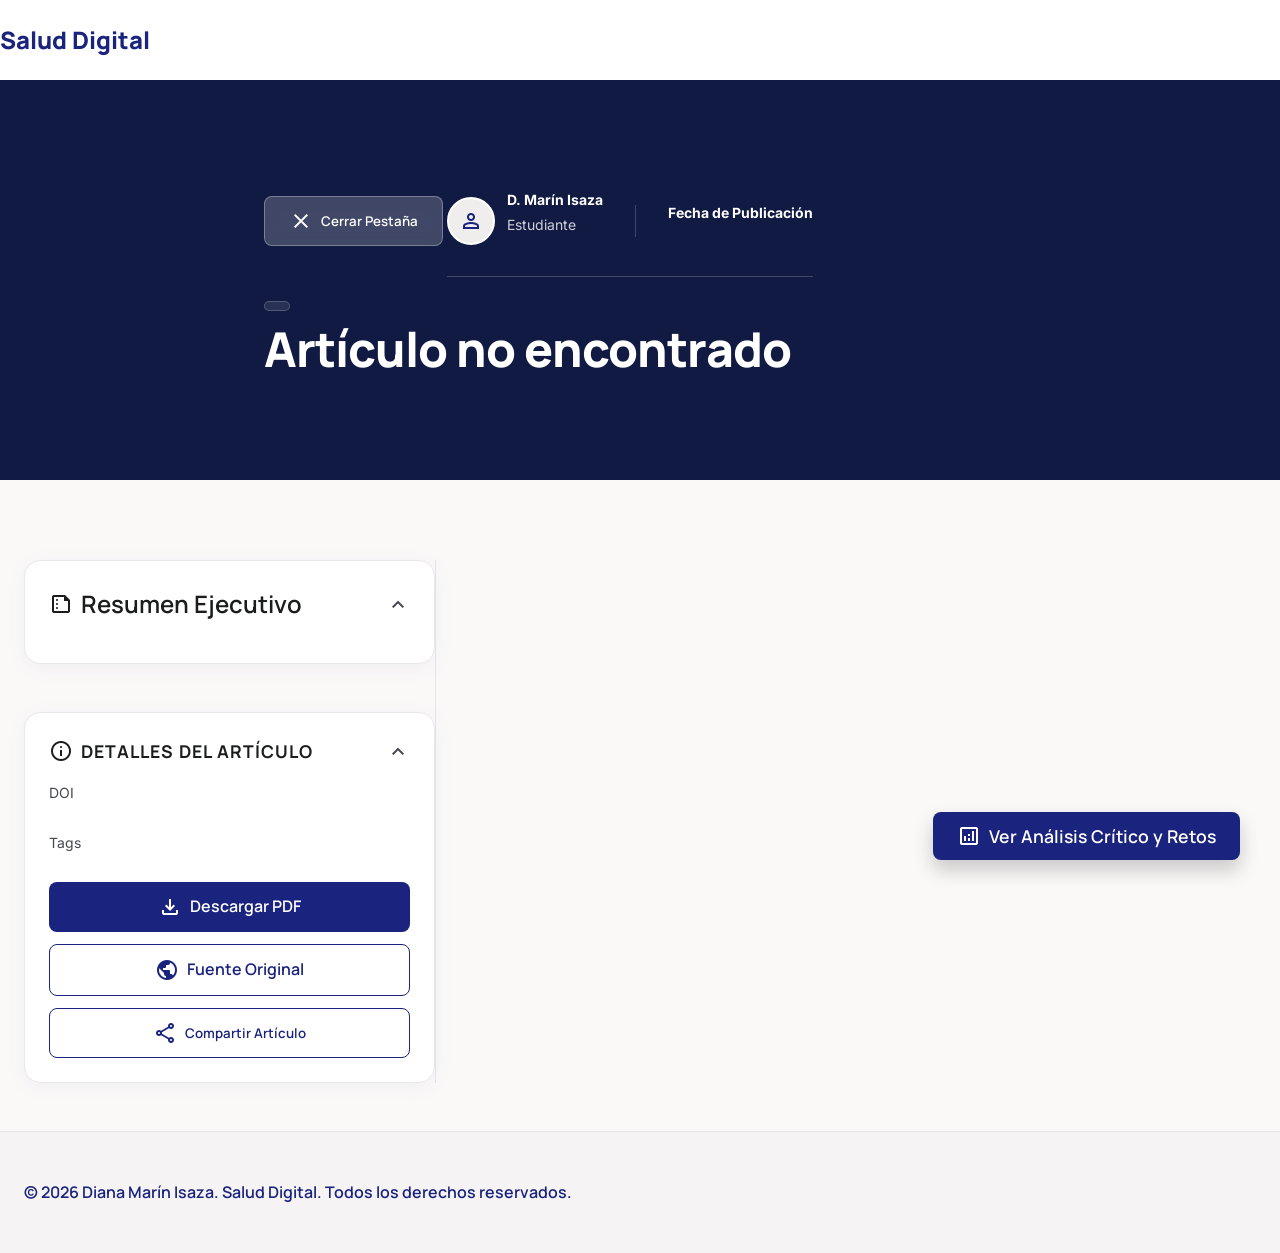
==== article.html @ bc7caaed "feat: implement portfolio redesign with new article templates and project documentation" ====
<!DOCTYPE html>
<html lang="es">

<head>
    <meta charset="UTF-8">
    <meta name="viewport" content="width=device-width, initial-scale=1.0">
    <title>Salud Digital - Artículo Completo</title>
    <!-- Usamos nuestros estilos personalizados con la nueva paleta de colores -->
    <link rel="stylesheet" href="styles.css">
    <link
        href="https://fonts.googleapis.com/css2?family=Inter:wght@400;500;600&family=Manrope:wght@500;600;700;800&display=swap"
        rel="stylesheet">
    <link href="https://fonts.googleapis.com/css2?family=Material+Symbols+Outlined:wght,FILL@100..700,0..1&display=swap"
        rel="stylesheet">
</head>

<body style="background: var(--background);">

    <!-- Top Navigation -->
    <nav class="navbar"
        style="position: sticky; top: 0; z-index: 1000; background: rgba(255,255,255,0.9); backdrop-filter: blur(10px); border-bottom: 1px solid var(--surface-variant);">
        <div class="container navbar-content"
            style="display: flex; justify-content: space-between; align-items: center; padding: 1rem 0;">
            <a href="index.html" class="brand"
                style="font-family: var(--font-h1); font-weight: 800; font-size: 1.5rem; color: var(--primary); text-decoration: none;">Salud
                Digital</a>
        </div>
    </nav>

    <main class="w-full pb-xl">
        <!-- Hero Header -->
        <header class="reader-hero" id="readerHero" style="background-color: var(--primary);">
            <div class="hero-overlay"></div>
            <div class="hero-content container">
                <button id="backToHomeBtn" class="btn-secondary" onclick="window.close()"
                    style="margin-bottom: var(--space-md); display: inline-flex; align-items: center; gap: 8px; background: rgba(255,255,255,0.2); backdrop-filter: blur(8px); border-color: rgba(255,255,255,0.3); color: white;">
                    <span class="material-symbols-outlined">close</span> Cerrar Pestaña
                </button>
                <div class="hero-meta-row">
                    <div class="hero-meta-item">
                        <div class="hero-avatar">
                            <span class="material-symbols-outlined">person</span>
                        </div>
                        <div>
                            <p class="hero-meta-label">D. Marín Isaza</p>
                            <p class="hero-meta-value">Estudiante</p>
                        </div>
                    </div>
                    <div class="hero-meta-divider"></div>
                    <div class="hero-meta-item">
                        <div>
                            <p class="hero-meta-label">Fecha de Publicación</p>
                            <p class="hero-meta-value" id="readerDate"></p>
                        </div>
                    </div>
                </div>
                <div class="hero-tags">
                    <span class="hero-tag" id="readerTag"></span>
                </div>
                <h1 class="hero-title" id="readerTitle">Cargando artículo...</h1>
            </div>
        </header>

        <!-- Content Area -->
        <div class="reader-container container">
            <!-- Sidebar -->
            <aside class="reader-sidebar">
                <!-- Abstract Section -->
                <!-- Abstract Section -->
                <details class="bento-card sidebar-card abstract-card sidebar-block" open>
                    <summary class="sidebar-card-title" style="margin-bottom: 0;">
                        <div style="display: flex; align-items: center; gap: 8px;">
                            <span class="material-symbols-outlined text-primary">summarize</span>
                            Resumen Ejecutivo
                        </div>
                        <span class="material-symbols-outlined expand-icon">expand_more</span>
                    </summary>
                    <p class="sidebar-card-text" id="readerExcerpt" style="margin-top: 16px;"></p>
                </details>

                <!-- Detalles -->
                <details class="bento-card sidebar-card details-card sidebar-block" open>
                    <summary class="details-title" style="margin-bottom: 0; font-family: var(--font-h1); font-weight: 700; font-size: 1.1rem; color: var(--on-surface);">
                        <div style="display: flex; align-items: center; gap: 8px;">
                            <span class="material-symbols-outlined text-primary">info</span>
                            Detalles del Artículo
                        </div>
                        <span class="material-symbols-outlined expand-icon">expand_more</span>
                    </summary>
                    <div style="margin-top: 16px;">
                        <div class="details-section">
                            <p class="details-label">DOI</p>
                            <p class="details-value" id="readerDoi"></p>
                        </div>
                        <hr class="details-divider">
                        <div class="details-section">
                            <p class="details-label">Tags</p>
                            <div class="details-tags" id="readerTagsContainer"></div>
                        </div>
                        <hr class="details-divider">
                        <div class="details-actions">
                            <a href="#" id="readerPdfBtn" download class="btn-primary"
                                style="margin-bottom: 12px; text-decoration: none; display: flex; align-items: center; justify-content: center; gap: 8px; width: 100%;">
                                <span class="material-symbols-outlined">download</span> Descargar PDF
                            </a>
                            <a href="#" id="readerSourceBtn" target="_blank" class="btn-secondary"
                                style="margin-bottom: 12px; text-decoration: none; display: flex; align-items: center; justify-content: center; gap: 8px; width: 100%;">
                                <span class="material-symbols-outlined">public</span> Fuente Original
                            </a>
                            <button class="btn-secondary" onclick="alert('Enlace copiado al portapapeles')"
                                style="width: 100%; display: flex; justify-content: center; align-items: center; gap: 8px;">
                                <span class="material-symbols-outlined">share</span> Compartir Artículo
                            </button>
                        </div>
                    </div>
                </details>
            </aside>

            <!-- Main Article Content -->
            <article class="reader-main">
                <div id="readerContent" class="article-full-text"></div>
            </article>
        </div>

        <!-- Botón para abrir modal de análisis -->
        <button id="openModalFromReaderBtn" class="btn-primary floating-analytics-btn">
            <span class="material-symbols-outlined">analytics</span> Ver Análisis Crítico y Retos
        </button>
    </main>

    <footer class="site-footer" style="margin-top: 48px;">
        <div class="container footer-content">
            <div class="footer-text">
                © 2026 Diana Marín Isaza. Salud Digital. Todos los derechos reservados.
            </div>
        </div>
    </footer>

    <!-- Modal for Article Analysis -->
    <div class="modal-overlay" id="articleModal" style="display: none;">
        <div class="modal-container">
            <div class="modal-header">
                <div class="modal-title-area">
                    <span class="article-tag" id="modalTag">Categoría</span>
                    <h2 id="modalTitle">Título del Artículo</h2>
                </div>
                <button class="btn-close" id="closeModalBtn" aria-label="Cerrar modal">
                    <span class="material-symbols-outlined">close</span>
                </button>
            </div>

            <div class="modal-body">
                <aside class="modal-sidebar">
                    <nav class="tab-nav" id="modalTabs">
                        <button class="tab-btn active" data-tab="resumen">
                            <span class="material-symbols-outlined">subject</span> Resumen
                        </button>
                        <button class="tab-btn" data-tab="analisis">
                            <span class="material-symbols-outlined">analytics</span> Análisis Crítico
                        </button>
                        <button class="tab-btn" data-tab="reto">
                            <span class="material-symbols-outlined">extension</span> Reto Interactivo
                        </button>
                        <button class="tab-btn" data-tab="comentarios">
                            <span class="material-symbols-outlined">forum</span> Mi Reseña
                        </button>
                    </nav>
                </aside>

                <main class="modal-content-area">
                    <div class="tab-pane active" id="pane-resumen">
                        <div class="bento-grid">
                            <div class="bento-card bento-full">
                                <h4><span class="material-symbols-outlined">auto_stories</span> Resumen Ejecutivo</h4>
                                <div id="content-resumen"></div>
                            </div>
                        </div>
                    </div>

                    <div class="tab-pane" id="pane-analisis">
                        <div class="bento-grid">
                            <div class="bento-card bento-full">
                                <h4><span class="material-symbols-outlined">insights</span> Puntos Clave</h4>
                                <div id="content-analisis"></div>
                            </div>
                        </div>
                    </div>

                    <div class="tab-pane" id="pane-reto">
                        <div class="bento-card bento-full">
                            <h4><span class="material-symbols-outlined">psychology</span> Evalúa tu comprensión</h4>
                            <p style="color: var(--on-surface-variant); margin-bottom: var(--space-md);">Completa este
                                ejercicio práctico para demostrar tu dominio sobre el tema.</p>
                            <div id="content-reto"></div>
                        </div>
                    </div>

                    <div class="tab-pane" id="pane-comentarios">
                        <div class="bento-card bento-full">
                            <h4><span class="material-symbols-outlined">edit_note</span> Tu Perspectiva</h4>
                            <p>Escribe una reseña crítica sobre este artículo. Tus notas se guardarán localmente.</p>
                            <textarea id="reviewTextarea" class="form-input" rows="5"
                                placeholder="Escribe tu análisis aquí..."></textarea>
                            <div style="margin-top: var(--space-md); text-align: right;">
                                <button id="saveReviewBtn" class="btn-primary">Guardar Reseña</button>
                            </div>
                            <div id="reviewFeedback" class="feedback-area success" style="display: none;">
                                Reseña guardada exitosamente.
                            </div>
                        </div>
                    </div>
                </main>
            </div>
        </div>
        <!-- Modal for Article Analysis -->
        <div class="modal-overlay" id="articleModal">
            <div class="modal-container">
                <div class="modal-header">
                    <div class="modal-title-area">
                        <span class="article-tag" id="modalTag">Categoría</span>
                        <h2 id="modalTitle">Título del Artículo</h2>
                    </div>
                    <button class="btn-close" id="closeModalBtn" aria-label="Cerrar modal">
                        <span class="material-symbols-outlined">close</span>
                    </button>
                </div>
                
                <div class="modal-body">
                    <!-- Sidebar Navigation -->
                    <aside class="modal-sidebar">
                        <nav class="tab-nav" id="modalTabs">
                            <button class="tab-btn active" data-tab="resumen">
                                <span class="material-symbols-outlined">subject</span> Resumen
                            </button>
                            <button class="tab-btn" data-tab="analisis">
                                <span class="material-symbols-outlined">analytics</span> Análisis Crítico
                            </button>
                            <button class="tab-btn" data-tab="reto">
                                <span class="material-symbols-outlined">extension</span> Reto Interactivo
                            </button>
                            <button class="tab-btn" data-tab="comentarios">
                                <span class="material-symbols-outlined">forum</span> Mi Reseña
                            </button>
                        </nav>
                    </aside>
                    
                    <!-- Content Area -->
                    <main class="modal-content-area">
                        <!-- Tab: Resumen -->
                        <div class="tab-pane active" id="pane-resumen">
                            <div class="bento-grid">
                                <div class="bento-card bento-full">
                                    <h4><span class="material-symbols-outlined">auto_stories</span> Resumen Ejecutivo</h4>
                                    <div id="content-resumen"></div>
                                </div>
                            </div>
                        </div>
                        
                        <!-- Tab: Análisis -->
                        <div class="tab-pane" id="pane-analisis">
                            <div class="bento-grid">
                                <div class="bento-card bento-full">
                                    <h4><span class="material-symbols-outlined">insights</span> Puntos Clave</h4>
                                    <div id="content-analisis"></div>
                                </div>
                            </div>
                        </div>
                        
                        <!-- Tab: Reto -->
                        <div class="tab-pane" id="pane-reto">
                            <div class="bento-card bento-full">
                                <h4><span class="material-symbols-outlined">psychology</span> Evalúa tu comprensión</h4>
                                <p style="color: var(--on-surface-variant); margin-bottom: var(--space-md);">Completa este ejercicio práctico para demostrar tu dominio sobre el tema y aumentar tu porcentaje de maestría.</p>
                                <div id="content-reto"></div>
                            </div>
                        </div>
                        
                        <!-- Tab: Comentarios/Reseña -->
                        <div class="tab-pane" id="pane-comentarios">
                            <div class="bento-card bento-full">
                                <h4><span class="material-symbols-outlined">edit_note</span> Tu Perspectiva</h4>
                                <p>Escribe una reseña crítica sobre este artículo. Tus notas se guardarán localmente.</p>
                                <textarea id="reviewTextarea" class="form-input" rows="5" placeholder="Escribe tu análisis aquí..."></textarea>
                                <div style="margin-top: var(--space-md); text-align: right;">
                                    <button id="saveReviewBtn" class="btn-primary">Guardar Reseña</button>
                                </div>
                                <div id="reviewFeedback" class="feedback-area success" style="display: none;">
                                    Reseña guardada exitosamente.
                                </div>
                            </div>
                        </div>
                    </main>
                </div>
            </div>
        </div>

    </div>

    <!-- Script to load data and populate -->
    <script src="app.js"></script>
    <script>
        document.addEventListener('DOMContentLoaded', () => {
            const urlParams = new URLSearchParams(window.location.search);
            const artId = urlParams.get('id');
            const article = articles.find(a => a.id === artId);

            if (article) {
                // Populate Reader
                const hero = document.getElementById('readerHero');
                if (hero && article.headerImage) {
                    hero.style.backgroundImage = 'url(' + article.headerImage + ')';
                }
                document.getElementById('readerTag').textContent = article.tag;
                document.getElementById('readerTitle').textContent = article.title;
                document.getElementById('readerDate').textContent = article.date;
                document.getElementById('readerExcerpt').textContent = article.excerpt;
                document.getElementById('readerDoi').textContent = article.doi || 'N/A';

                const pdfBtn = document.getElementById('readerPdfBtn');
                if (pdfBtn && article.pdfPath) {
                    pdfBtn.href = article.pdfPath;
                }

                const sourceBtn = document.getElementById('readerSourceBtn');
                if (sourceBtn && article.sourceUrl) {
                    sourceBtn.href = article.sourceUrl;
                } else if (sourceBtn) {
                    sourceBtn.style.display = 'none';
                }

                const tagsContainer = document.getElementById('readerTagsContainer');
                if (tagsContainer && article.tags) {
                    article.tags.forEach(t => {
                        const span = document.createElement('span');
                        span.className = 'detail-tag';
                        span.textContent = t;
                        tagsContainer.appendChild(span);
                    });
                }

                document.getElementById('readerContent').innerHTML = article.content.fullText;

                const openModalBtn = document.getElementById('openModalFromReaderBtn');
                if (openModalBtn) {
                    openModalBtn.onclick = () => {
                        document.getElementById('articleModal').classList.add('active'); // active makes it display flex in app.js if we use standard openModal logic
                        openModal(article);
                    };
                }

                // Set page title
                document.title = "Salud Digital - " + article.title;
            } else {
                document.getElementById('readerTitle').textContent = "Artículo no encontrado";
            }
        });
    </script>
</body>

</html>
---- styles.css ----
@import url('https://fonts.googleapis.com/css2?family=Inter:wght@300;400;500;600&family=Manrope:wght@500;600;700;800&family=Playfair+Display:ital,wght@0,400;0,600;0,700;1,400&display=swap');

:root {
  /* Colors from Clinical Nexus Design System */
  --surface: #fbf9f8;
  --surface-dim: #dbd9d9;
  --surface-bright: #fbf9f8;
  --surface-container-lowest: #ffffff;
  --surface-container-low: #f5f3f3;
  --surface-container: #f0eded;
  --surface-container-high: #eae8e7;
  --surface-container-highest: #e4e2e2;
  --on-surface: #1b1c1c;
  --on-surface-variant: #454652;
  --inverse-surface: #303030;
  --inverse-on-surface: #f2f0f0;
  --outline: #767683;
  --outline-variant: #c6c5d4;
  --surface-tint: #4c56af;
  --primary: #1A237E; /* Deep Navy */
  --on-primary: #ffffff;
  --primary-container: #e0e0ff;
  --on-primary-container: #000767;
  --secondary: #6C63FF; /* Tech Blue */
  --on-secondary: #ffffff;
  --secondary-container: #e3dfff;
  --on-secondary-container: #100069;
  --tertiary: #FF6F91; /* Accent Coral/Pink */
  --on-tertiary: #ffffff;
  --tertiary-container: #ffd9de;
  --on-tertiary-container: #3f0015;
  --error: #ba1a1a;
  --on-error: #ffffff;
  --error-container: #ffdad6;
  --on-error-container: #93000a;
  --background: #fbf9f8;
  --on-background: #1b1c1c;
  
  /* Brand Specific Typography */
  --font-h1: 'Manrope', sans-serif;
  --font-h2: 'Manrope', sans-serif;
  --font-h3: 'Manrope', sans-serif;
  --font-body: 'Inter', sans-serif;
  --font-serif: 'Playfair Display', serif; /* Editorial touch */

  /* Radii */
  --radius-sm: 0.25rem;
  --radius-md: 0.5rem; /* Base */
  --radius-lg: 1rem;
  --radius-xl: 1.5rem; /* Featured */
  --radius-full: 9999px;

  /* Shadows */
  --shadow-level-1: 0px 4px 20px rgba(26, 35, 126, 0.05);
  --shadow-level-2: 0px 8px 32px rgba(26, 35, 126, 0.08);

  /* Spacing */
  --space-xs: 4px;
  --space-base: 8px;
  --space-sm: 12px;
  --space-md: 24px;
  --space-lg: 48px;
  --space-xl: 80px;
}

/* Base Styles */
* {
  box-sizing: border-box;
  margin: 0;
  padding: 0;
}

body {
  font-family: var(--font-body);
  background-color: var(--background);
  color: var(--on-background);
  line-height: 1.6;
  -webkit-font-smoothing: antialiased;
  -moz-osx-font-smoothing: grayscale;
}

h1, h2, h3, h4, h5, h6 {
  font-family: var(--font-h1);
  color: var(--primary);
  line-height: 1.2;
}

h1 { font-size: 3rem; font-weight: 700; letter-spacing: -0.02em; }
h2 { font-size: 2.25rem; font-weight: 600; letter-spacing: -0.01em; }
h3 { font-size: 1.75rem; font-weight: 600; }

p {
  font-size: 1rem;
  color: var(--on-surface-variant);
  margin-bottom: 1rem;
}

a {
  text-decoration: none;
  color: var(--secondary);
  transition: color 0.2s ease;
}

a:hover {
  color: var(--primary);
}

/* Utilities */
.clinical-blur {
  backdrop-filter: blur(15px);
  -webkit-backdrop-filter: blur(15px);
}

.glassmorphism {
  background: rgba(255, 255, 255, 0.7);
  backdrop-filter: blur(20px);
  -webkit-backdrop-filter: blur(20px);
  border: 1px solid rgba(255, 255, 255, 0.3);
  box-shadow: var(--shadow-level-2);
}

.level-1-shadow {
  box-shadow: var(--shadow-level-1);
}

/* Layout */
.container {
  max-width: 1280px;
  margin: 0 auto;
  padding: 0 var(--space-md);
}

/* Navbar */
.navbar {
  position: fixed;
  top: 0;
  width: 100%;
  z-index: 50;
  background: rgba(255, 255, 255, 0.85);
  backdrop-filter: blur(10px);
  border-bottom: 1px solid var(--surface-container-high);
  height: 80px;
  display: flex;
  align-items: center;
  transition: all 0.3s ease;
}

.navbar-content {
  display: flex;
  justify-content: space-between;
  align-items: center;
  width: 100%;
}

.navbar-brand {
  font-family: var(--font-serif);
  font-size: 1.5rem;
  font-weight: 700;
  color: var(--primary);
  letter-spacing: -0.01em;
}

.navbar-links {
  display: flex;
  gap: var(--space-md);
}

.navbar-link {
  font-family: var(--font-h1);
  font-size: 0.875rem;
  font-weight: 600;
  color: var(--on-surface-variant);
  text-transform: uppercase;
  letter-spacing: 0.05em;
}

.navbar-link:hover, .navbar-link.active {
  color: var(--primary);
  border-bottom: 2px solid var(--primary);
}

/* Hero Section */
.hero {
  padding-top: 160px;
  padding-bottom: var(--space-xl);
  min-height: 600px;
  display: flex;
  align-items: center;
  justify-content: center;
  text-align: center;
  background-color: var(--surface-container-lowest);
  position: relative;
  overflow: hidden;
}

.hero::before {
  content: '';
  position: absolute;
  top: 0;
  left: 0;
  right: 0;
  bottom: 0;
  background: radial-gradient(circle at top right, var(--primary-container) 0%, transparent 50%),
              radial-gradient(circle at bottom left, var(--secondary-container) 0%, transparent 50%);
  opacity: 0.3;
  z-index: 0;
}

.hero-content {
  position: relative;
  z-index: 10;
  max-width: 800px;
}

.hero-subtitle {
  font-family: var(--font-h1);
  font-size: 0.875rem;
  font-weight: 600;
  text-transform: uppercase;
  letter-spacing: 0.15em;
  color: var(--secondary);
  margin-bottom: var(--space-md);
  display: block;
}

.hero-title {
  font-family: var(--font-serif);
  font-size: 4rem;
  color: var(--primary);
  margin-bottom: var(--space-md);
  line-height: 1.1;
}

.hero-title .italic-accent {
  font-style: italic;
  font-weight: 400;
  color: var(--secondary);
}

.hero-description {
  font-size: 1.125rem;
  color: var(--on-surface-variant);
  max-width: 600px;
  margin: 0 auto;
}

/* Stats Bento Grid */
.stats-grid {
  display: grid;
  grid-template-columns: repeat(1, 1fr);
  gap: var(--space-md);
  margin-bottom: var(--space-xl);
  margin-top: -60px;
  position: relative;
  z-index: 20;
}

@media (min-width: 768px) {
  .stats-grid {
    grid-template-columns: repeat(3, 1fr);
  }
}

.stat-card {
  background: var(--surface-container-lowest);
  border-radius: var(--radius-xl);
  padding: var(--space-lg) var(--space-md);
  text-align: center;
  box-shadow: var(--shadow-level-1);
  border: 1px solid var(--surface-container-high);
  display: flex;
  flex-direction: column;
  align-items: center;
  justify-content: center;
  transition: transform 0.3s ease, box-shadow 0.3s ease;
}

.stat-card:hover {
  transform: translateY(-5px);
  box-shadow: var(--shadow-level-2);
}

.stat-card.primary {
  background: var(--primary);
  color: var(--on-primary);
  border-color: var(--primary);
}

.stat-card.primary h3, .stat-card.primary p {
  color: var(--on-primary);
}

.stat-icon {
  font-size: 2.5rem;
  color: var(--secondary);
  margin-bottom: var(--space-sm);
}

.stat-card.primary .stat-icon {
  color: var(--primary-container);
}

.stat-value {
  font-family: var(--font-h1);
  font-size: 2.5rem;
  font-weight: 700;
  margin-bottom: var(--space-xs);
}

.stat-label {
  font-size: 0.75rem;
  font-weight: 600;
  text-transform: uppercase;
  letter-spacing: 0.1em;
  color: var(--on-surface-variant);
}

/* Article Grid */
.section-header {
  text-align: center;
  margin-bottom: var(--space-lg);
}

.article-grid {
  display: grid;
  grid-template-columns: 1fr;
  gap: var(--space-md);
}

@media (min-width: 768px) {
  .article-grid {
    grid-template-columns: repeat(12, 1fr);
  }
  
  .article-card.large {
    grid-column: span 8;
  }
  
  .article-card.small {
    grid-column: span 4;
  }
  
  .article-card.medium {
    grid-column: span 6;
  }
}

.article-card {
  background: var(--surface-container-lowest);
  border-radius: var(--radius-xl);
  padding: var(--space-md);
  box-shadow: var(--shadow-level-1);
  border: 1px solid var(--surface-container-high);
  display: flex;
  flex-direction: column;
  transition: transform 0.3s ease, box-shadow 0.3s ease, border-color 0.3s ease;
  cursor: pointer;
}

.article-card:hover {
  transform: translateY(-5px);
  box-shadow: var(--shadow-level-2);
  border-color: var(--secondary);
}

.article-tag {
  display: inline-block;
  font-size: 0.75rem;
  font-weight: 600;
  text-transform: uppercase;
  letter-spacing: 0.1em;
  color: var(--primary);
  background: var(--primary-container);
  padding: 4px 8px;
  border-radius: var(--radius-sm);
  margin-bottom: var(--space-sm);
  align-self: flex-start;
}

.article-title {
  font-family: var(--font-h1);
  font-size: 1.5rem;
  color: var(--primary);
  margin-bottom: var(--space-sm);
  transition: color 0.3s ease;
}

.article-card.large .article-title {
  font-size: 2rem;
}

.article-card:hover .article-title {
  color: var(--secondary);
}

.article-excerpt {
  color: var(--on-surface-variant);
  margin-bottom: var(--space-md);
  flex-grow: 1;
}

.article-meta {
  display: flex;
  justify-content: space-between;
  align-items: center;
  padding-top: var(--space-sm);
  border-top: 1px solid var(--surface-container-high);
}

.article-date {
  font-size: 0.875rem;
  color: var(--outline);
}

.article-action {
  font-size: 0.875rem;
  font-weight: 600;
  color: var(--primary);
  text-transform: uppercase;
  display: flex;
  align-items: center;
  gap: 4px;
}

.article-card:hover .article-action {
  color: var(--secondary);
}

/* Modal (Glassmorphism + Bento Grid) */
.modal-overlay {
  position: fixed;
  top: 0;
  left: 0;
  right: 0;
  bottom: 0;
  background: rgba(10, 25, 47, 0.4);
  backdrop-filter: blur(8px);
  -webkit-backdrop-filter: blur(8px);
  z-index: 100;
  display: flex;
  align-items: center;
  justify-content: center;
  opacity: 0;
  visibility: hidden;
  transition: all 0.3s ease;
}

.modal-overlay.active {
  opacity: 1;
  visibility: visible;
}

.modal-container {
  background: var(--surface-container-lowest);
  width: 95%;
  max-width: 1200px;
  height: 90vh;
  border-radius: var(--radius-xl);
  box-shadow: var(--shadow-level-2);
  display: flex;
  flex-direction: column;
  overflow: hidden;
  transform: scale(0.95) translateY(20px);
  transition: all 0.4s cubic-bezier(0.175, 0.885, 0.32, 1.275);
}

.modal-overlay.active .modal-container {
  transform: scale(1) translateY(0);
}

.modal-header {
  padding: var(--space-md) var(--space-lg);
  border-bottom: 1px solid var(--surface-container-high);
  display: flex;
  justify-content: space-between;
  align-items: center;
  background: var(--surface-container-lowest);
  z-index: 10;
}

.modal-title-area h2 {
  font-family: var(--font-h1);
  font-size: 1.5rem;
  color: var(--primary);
  margin-bottom: 4px;
}

.modal-title-area p {
  margin: 0;
  font-size: 0.875rem;
  color: var(--on-surface-variant);
}

.btn-close {
  background: none;
  border: none;
  color: var(--outline);
  cursor: pointer;
  transition: color 0.2s ease;
  display: flex;
  align-items: center;
  justify-content: center;
  padding: 8px;
  border-radius: 50%;
}

.btn-close:hover {
  color: var(--error);
  background: var(--error-container);
}

.modal-body {
  display: grid;
  grid-template-columns: 1fr;
  flex-grow: 1;
  overflow: hidden;
}

@media (min-width: 992px) {
  .modal-body {
    grid-template-columns: 300px 1fr;
  }
}

.modal-sidebar {
  background: var(--surface-container-low);
  border-right: 1px solid var(--surface-container-high);
  padding: var(--space-md);
  overflow-y: auto;
}

.tab-nav {
  display: flex;
  flex-direction: column;
  gap: var(--space-xs);
}

.tab-btn {
  background: transparent;
  border: none;
  text-align: left;
  padding: var(--space-sm) var(--space-md);
  border-radius: var(--radius-md);
  font-family: var(--font-body);
  font-size: 0.875rem;
  font-weight: 500;
  color: var(--on-surface-variant);
  cursor: pointer;
  transition: all 0.2s ease;
  display: flex;
  align-items: center;
  gap: var(--space-sm);
}

.tab-btn:hover {
  background: var(--surface-container-high);
  color: var(--primary);
}

.tab-btn.active {
  background: var(--primary-container);
  color: var(--primary);
  font-weight: 600;
}

.modal-content-area {
  padding: var(--space-lg);
  overflow-y: auto;
  background: var(--surface-container-lowest);
}

.tab-pane {
  display: none;
  animation: fadeIn 0.3s ease;
}

.tab-pane.active {
  display: block;
}

@keyframes fadeIn {
  from { opacity: 0; transform: translateY(10px); }
  to { opacity: 1; transform: translateY(0); }
}

/* --- Reader Overlay Layout --- */
.reader-hero {
    position: relative;
    width: 100%;
    min-height: 400px;
    display: flex;
    align-items: flex-end;
    padding-bottom: var(--space-xl);
    background-size: cover;
    background-position: center;
}

.hero-overlay {
    position: absolute;
    inset: 0;
    background: rgba(15, 23, 42, 0.7);
    backdrop-filter: blur(8px);
}

.hero-content {
    position: relative;
    z-index: 10;
    width: 100%;
}

.hero-meta-row {
    display: flex;
    align-items: center;
    gap: var(--space-md);
    margin-bottom: var(--space-md);
    border-bottom: 1px solid rgba(255,255,255,0.2);
    padding-bottom: var(--space-md);
    display: inline-flex;
}

.hero-meta-item {
    display: flex;
    align-items: center;
    gap: var(--space-sm);
}

.hero-avatar {
    width: 48px;
    height: 48px;
    border-radius: 50%;
    background: var(--surface-container);
    display: flex;
    align-items: center;
    justify-content: center;
    border: 2px solid var(--on-primary);
    overflow: hidden;
}

.hero-avatar .material-symbols-outlined {
    color: var(--primary);
}

.hero-meta-divider {
    width: 1px;
    height: 32px;
    background: rgba(255,255,255,0.2);
    margin: 0 8px;
}

.hero-meta-label {
    font-family: var(--font-label-sm);
    font-size: 14px;
    font-weight: bold;
    color: var(--on-primary);
    margin-bottom: 2px;
}

.hero-meta-value {
    font-family: var(--font-body-md);
    font-size: 14px;
    color: rgba(255,255,255,0.8);
}

.hero-tags {
    display: flex;
    align-items: center;
    gap: 4px;
    margin-bottom: var(--space-sm);
}

.hero-tag {
    background: rgba(255,255,255,0.1);
    color: white;
    font-family: var(--font-label-sm);
    font-size: 14px;
    padding: 4px 12px;
    border-radius: 999px;
    backdrop-filter: blur(12px);
    border: 1px solid rgba(255,255,255,0.2);
}

.hero-title {
    font-family: var(--font-h1);
    font-size: 48px;
    font-weight: 800;
    color: var(--on-primary);
    line-height: 1.1;
    max-width: 900px;
}

.reader-container {
    display: grid;
    grid-template-columns: 1fr;
    gap: var(--space-gutter);
    margin-top: var(--space-xl);
}

@media (min-width: 768px) {
    .reader-container {
        grid-template-columns: 4fr 8fr;
    }
}

.reader-sidebar {
    display: flex;
    flex-direction: column;
    gap: var(--space-lg);
}

.sidebar-card {
    background: var(--surface-container-lowest);
    border-radius: var(--radius-xl);
    padding: var(--space-md);
    box-shadow: 0 1px 3px rgba(0,0,0,0.05);
}

.abstract-card {
    border-top: 4px solid var(--primary);
}

.sidebar-card-title {
    font-family: var(--font-h3);
    font-size: 24px;
    color: var(--on-surface);
    margin-bottom: var(--space-sm);
    display: flex;
    align-items: center;
    gap: var(--space-sm);
}

.sidebar-card-text {
    font-family: var(--font-body-md);
    font-size: 16px;
    color: var(--on-surface-variant);
    line-height: 1.6;
}

.details-card {
    border: 1px solid var(--surface-variant);
}

.details-title {
    font-family: var(--font-label-sm);
    font-size: 14px;
    color: var(--outline);
    text-transform: uppercase;
    letter-spacing: 1px;
    font-weight: bold;
    margin-bottom: var(--space-sm);
}

.details-section {
    margin-bottom: var(--space-sm);
}

.details-label {
    font-family: var(--font-label-sm);
    font-size: 14px;
    color: var(--on-surface-variant);
    margin-bottom: 4px;
}

.details-value {
    font-family: var(--font-body-md);
    font-size: 16px;
    color: var(--primary);
    font-weight: 500;
    word-break: break-all;
}

.details-divider {
    border: none;
    border-top: 1px solid var(--surface-variant);
    margin: var(--space-sm) 0;
}

.details-tags {
    display: flex;
    flex-wrap: wrap;
    gap: 8px;
}

.detail-tag {
    background: var(--surface-container);
    color: var(--on-surface);
    font-family: var(--font-label-sm);
    font-size: 12px;
    font-weight: 500;
    padding: 4px 8px;
    border-radius: var(--radius-DEFAULT);
}

.details-actions button, .details-actions a {
    width: 100%;
}

.reader-main {
    padding-left: 0;
    border-left: none;
}

@media (min-width: 768px) {
    .reader-main {
        padding-left: var(--space-gutter);
        border-left: 1px solid rgba(203, 213, 225, 0.5); /* surface-variant */
    }
}

.article-full-text h3 {
    font-family: var(--font-h2);
    font-size: 24px;
    color: var(--on-surface);
    margin-bottom: var(--space-md);
    margin-top: var(--space-lg);
}

.article-full-text p {
    font-family: var(--font-body-lg);
    font-size: 18px;
    color: var(--on-surface-variant);
    line-height: 1.7;
    margin-bottom: var(--space-md);
}

.article-full-text ul {
    list-style-type: disc;
    padding-left: 20px;
    margin-bottom: var(--space-md);
}

.article-full-text li {
    font-family: var(--font-body-lg);
    font-size: 18px;
    color: var(--on-surface-variant);
    line-height: 1.7;
    margin-bottom: 8px;
}

.article-full-text hr {
    border: none;
    border-top: 1px solid var(--surface-variant);
    margin: var(--space-lg) 0;
}

.floating-analytics-btn {
    position: fixed;
    bottom: 40px;
    right: 40px;
    box-shadow: 0 10px 20px rgba(0,0,0,0.2);
    padding: 16px 24px;
    border-radius: 30px;
    font-size: 1.1rem;
    z-index: 100;
    display: flex;
    align-items: center;
    gap: 8px;
    transition: transform 0.2s;
}

.floating-analytics-btn:hover {
    transform: translateY(-2px);
}

/* Bento Layout inside Modal */
.bento-grid {
  display: grid;
  grid-template-columns: 1fr;
  gap: var(--space-md);
}

@media (min-width: 768px) {
  .bento-grid {
    grid-template-columns: repeat(2, 1fr);
  }
  .bento-full {
    grid-column: span 2;
  }
}

.bento-card {
  background: var(--surface-container-lowest);
  border: 1px solid var(--surface-container-high);
  border-radius: var(--radius-lg);
  padding: var(--space-md);
  box-shadow: var(--shadow-level-1);
}

.bento-card h4 {
  font-family: var(--font-h1);
  font-size: 1.125rem;
  color: var(--primary);
  margin-bottom: var(--space-sm);
  display: flex;
  align-items: center;
  gap: 8px;
}

.bento-card h4 .material-symbols-outlined {
  color: var(--secondary);
}

/* Interactive Elements */
.interactive-challenge {
  background: var(--surface-container-low);
  border-radius: var(--radius-lg);
  padding: var(--space-md);
  border: 1px solid var(--surface-container-high);
}

.options-grid {
  display: grid;
  grid-template-columns: 1fr;
  gap: var(--space-sm);
  margin-top: var(--space-md);
}

@media (min-width: 768px) {
  .options-grid.cols-2 {
    grid-template-columns: repeat(2, 1fr);
  }
}

.option-btn {
  background: var(--surface-container-lowest);
  border: 1px solid var(--outline-variant);
  border-radius: var(--radius-md);
  padding: var(--space-sm) var(--space-md);
  font-family: var(--font-body);
  font-size: 0.875rem;
  color: var(--on-surface);
  cursor: pointer;
  transition: all 0.2s ease;
  text-align: left;
}

.option-btn:hover {
  border-color: var(--secondary);
  background: var(--secondary-container);
  color: var(--on-secondary-container);
}

.option-btn.selected {
  background: var(--primary);
  border-color: var(--primary);
  color: var(--on-primary);
}

.option-btn.correct {
  background: #e6f4ea;
  border-color: #34a853;
  color: #137333;
}

.option-btn.incorrect {
  background: #fce8e6;
  border-color: #ea4335;
  color: #c5221f;
}

.btn-primary {
  background: var(--primary);
  color: var(--on-primary);
  border: none;
  border-radius: var(--radius-md);
  padding: var(--space-sm) var(--space-md);
  font-family: var(--font-h1);
  font-weight: 600;
  cursor: pointer;
  transition: background 0.2s ease;
  display: inline-flex;
  align-items: center;
  justify-content: center;
  gap: 8px;
}

.btn-primary:hover {
  background: var(--secondary);
}

.btn-secondary {
  background: transparent;
  color: var(--primary);
  border: 1px solid var(--primary);
  border-radius: var(--radius-md);
  padding: var(--space-sm) var(--space-md);
  font-family: var(--font-h1);
  font-weight: 600;
  cursor: pointer;
  transition: all 0.2s ease;
}

.btn-secondary:hover {
  background: var(--primary-container);
}

/* Feedback area */
.feedback-area {
  margin-top: var(--space-md);
  padding: var(--space-sm);
  border-radius: var(--radius-md);
  font-size: 0.875rem;
  display: none;
}

.feedback-area.success {
  display: block;
  background: #e6f4ea;
  color: #137333;
  border: 1px solid #34a853;
}

.feedback-area.error {
  display: block;
  background: #fce8e6;
  color: #c5221f;
  border: 1px solid #ea4335;
}

/* Textarea / Inputs */
.form-input {
  width: 100%;
  padding: var(--space-sm);
  border: 1px solid var(--outline-variant);
  border-radius: var(--radius-md);
  font-family: var(--font-body);
  font-size: 1rem;
  background: var(--surface-container-lowest);
  transition: border-color 0.2s ease;
  resize: vertical;
}

.form-input:focus {
  outline: none;
  border-color: var(--secondary);
  box-shadow: 0 0 0 3px rgba(108, 99, 255, 0.2);
}

/* Footer */
.site-footer {
  background: var(--surface-container-low);
  border-top: 1px solid var(--surface-container-high);
  padding: var(--space-lg) 0;
  margin-top: var(--space-xl);
}

.footer-content {
  display: flex;
  flex-direction: column;
  gap: var(--space-md);
  align-items: center;
}

@media (min-width: 768px) {
  .footer-content {
    flex-direction: row;
    justify-content: space-between;
  }
}

.footer-text {
  font-family: var(--font-h1);
  font-weight: 600;
  color: var(--primary);
}

.footer-links {
  display: flex;
  gap: var(--space-md);
  flex-wrap: wrap;
  justify-content: center;
}

.footer-link {
  font-size: 0.75rem;
  text-transform: uppercase;
  letter-spacing: 0.1em;
  color: var(--on-surface-variant);
}

.footer-link:hover {
  color: var(--primary);
}

/* Sparkles for completion */
.sparkle-container {
  position: absolute;
  pointer-events: none;
  z-index: 1000;
}
.sparkle {
  position: absolute;
  width: 10px;
  height: 10px;
  background: var(--tertiary);
  border-radius: 50%;
  animation: sparkleAnim 1s ease-in-out forwards;
}

@keyframes sparkleAnim {
  0% { transform: scale(0) rotate(0deg); opacity: 1; }
  50% { transform: scale(1.5) rotate(180deg); opacity: 0.8; }
  100% { transform: scale(0) rotate(360deg); opacity: 0; }
}

/* Master Progress Bar */
.progress-container {
  width: 100%;
  height: 8px;
  background: var(--primary-container);
  border-radius: var(--radius-full);
  overflow: hidden;
  margin-top: var(--space-sm);
}

.progress-bar {
  height: 100%;
  background: var(--secondary);
  width: 0%;
  transition: width 0.5s ease-out;
}

/* Collapsible Sidebar Details */
details.sidebar-block {
    transition: all 0.3s ease;
}

details.sidebar-block > summary {
    list-style: none; /* Hide default marker */
    display: flex;
    align-items: center;
    justify-content: space-between;
    cursor: pointer;
    font-family: var(--font-h1);
    font-weight: 600;
    margin: 0;
    padding: 0;
}

details.sidebar-block > summary::-webkit-details-marker {
    display: none;
}

details.sidebar-block > summary .expand-icon {
    transition: transform 0.3s ease;
    color: var(--on-surface-variant);
}

details.sidebar-block[open] > summary .expand-icon {
    transform: rotate(180deg);
}
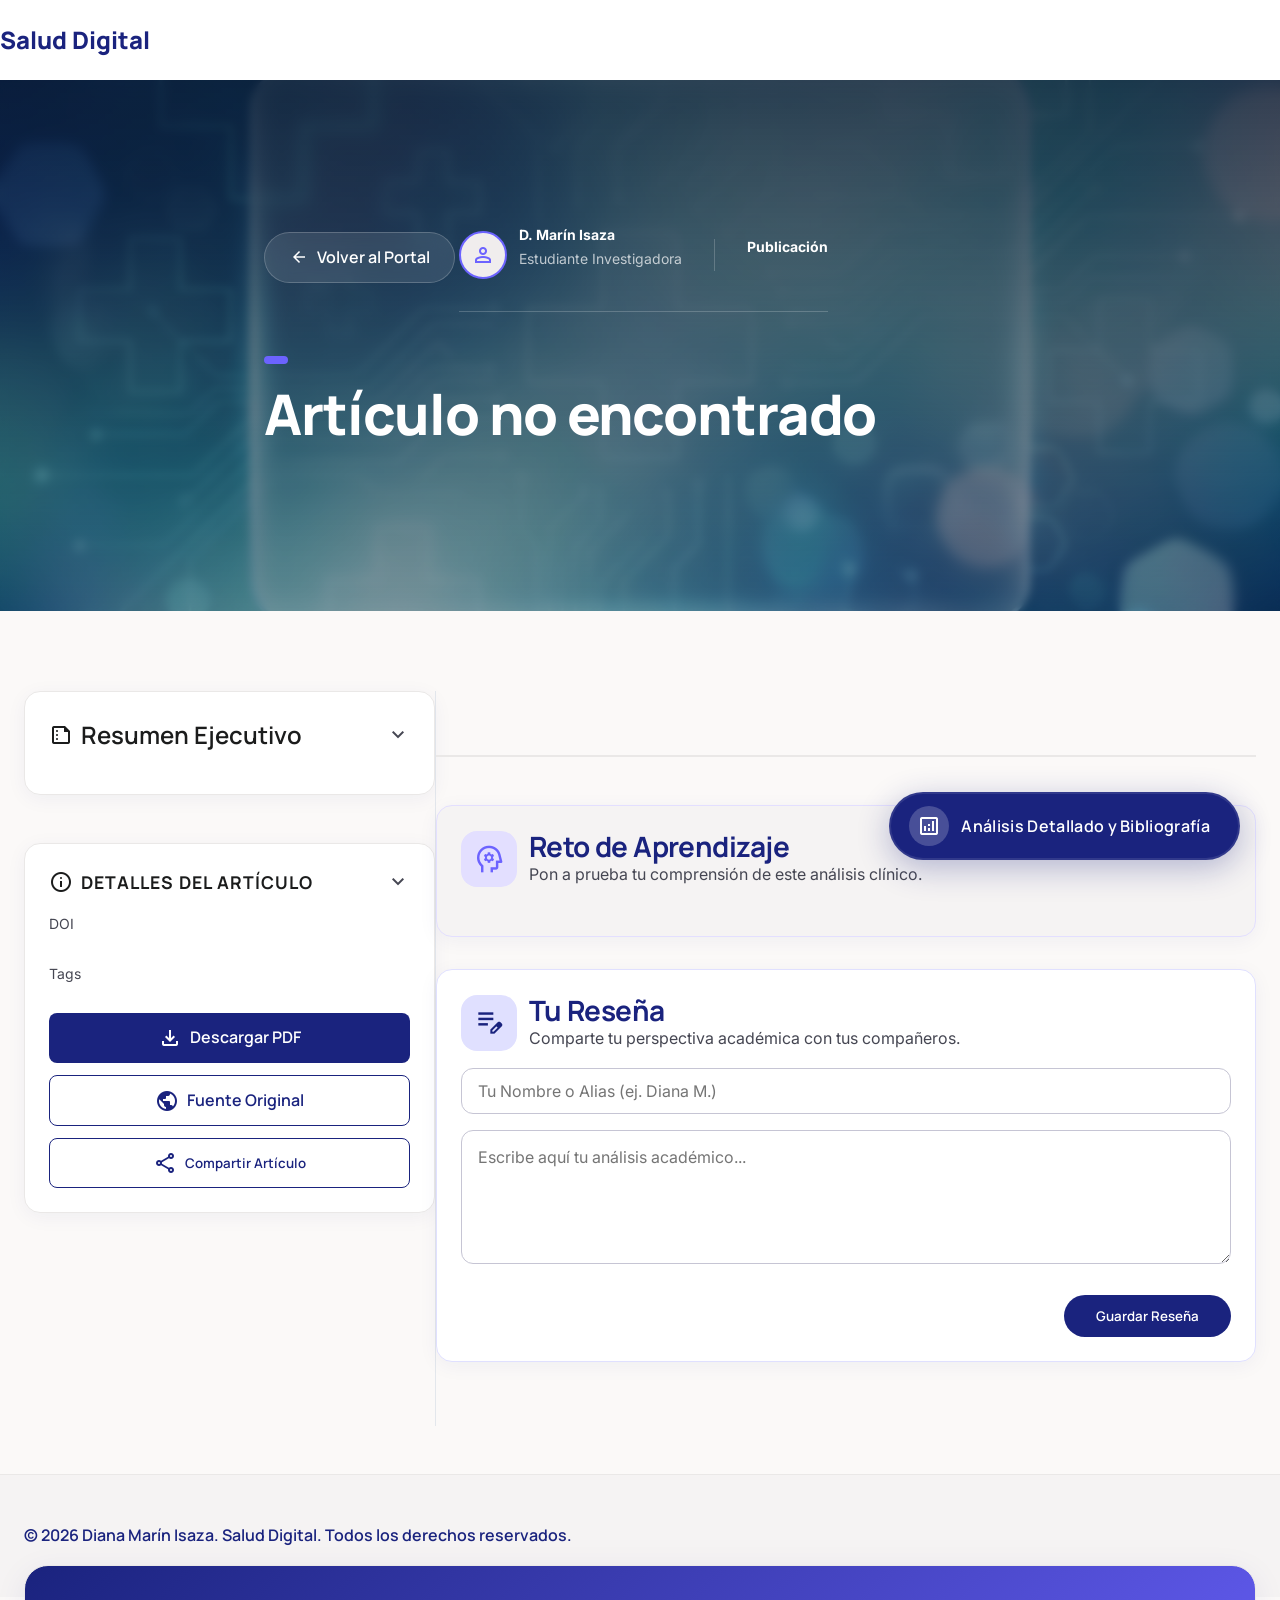
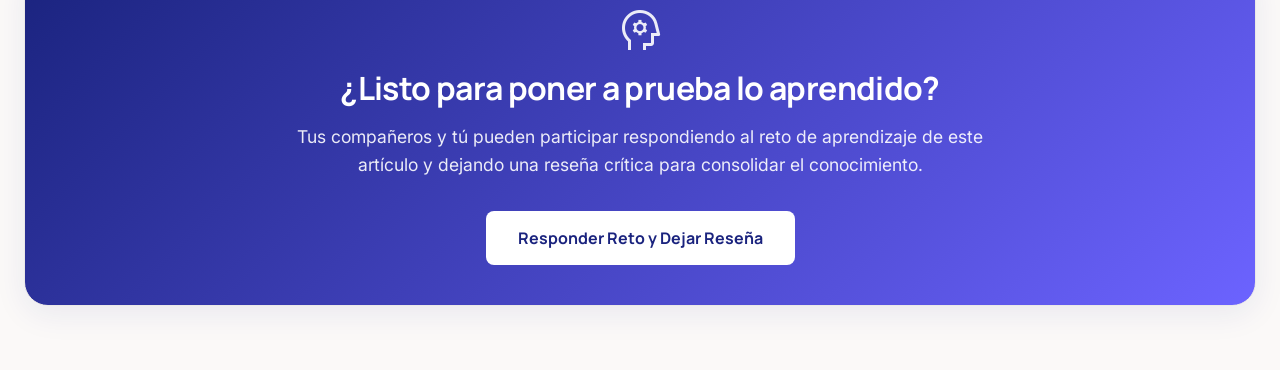
==== commit d843a4af: "feat: finalize academic blog integration with functional interoperability, refined bento-grid, and v" ====
--- a/article.html
+++ b/article.html
@@ -29,35 +29,35 @@
 
     <main class="w-full pb-xl">
         <!-- Hero Header -->
-        <header class="reader-hero" id="readerHero" style="background-color: var(--primary);">
-            <div class="hero-overlay"></div>
-            <div class="hero-content container">
-                <button id="backToHomeBtn" class="btn-secondary" onclick="window.close()"
-                    style="margin-bottom: var(--space-md); display: inline-flex; align-items: center; gap: 8px; background: rgba(255,255,255,0.2); backdrop-filter: blur(8px); border-color: rgba(255,255,255,0.3); color: white;">
-                    <span class="material-symbols-outlined">close</span> Cerrar Pestaña
-                </button>
-                <div class="hero-meta-row">
+        <header class="reader-hero" id="readerHero" style="background: url('assets/hero_bg.png') center/cover no-repeat; min-height: 50vh; position: relative;">
+            <div class="hero-overlay" style="position: absolute; inset: 0; background: linear-gradient(180deg, rgba(10, 25, 47, 0.8) 0%, rgba(10, 25, 47, 0.4) 100%); backdrop-filter: blur(4px);"></div>
+            <div class="hero-content container" style="position: relative; z-index: 10; padding-top: 120px; padding-bottom: 60px;">
+                <a href="index.html" class="btn-secondary" id="backToHomeBtn"
+                    style="margin-bottom: var(--space-md); display: inline-flex; align-items: center; gap: 8px; background: rgba(255,255,255,0.1); backdrop-filter: blur(12px); border: 1px solid rgba(255,255,255,0.2); color: white; padding: 12px 24px; border-radius: 99px; font-weight: 600; text-decoration: none; transition: all 0.3s ease;">
+                    <span class="material-symbols-outlined" style="font-size: 20px;">arrow_back</span> Volver al Portal
+                </a>
+                <div class="hero-meta-row" style="margin-top: 24px;">
                     <div class="hero-meta-item">
-                        <div class="hero-avatar">
-                            <span class="material-symbols-outlined">person</span>
+                        <div class="hero-avatar" style="border: 2px solid var(--secondary);">
+                            <span class="material-symbols-outlined" style="color: var(--secondary);">person</span>
                         </div>
                         <div>
-                            <p class="hero-meta-label">D. Marín Isaza</p>
-                            <p class="hero-meta-value">Estudiante</p>
-                        </div>
-                    </div>
-                    <div class="hero-meta-divider"></div>
+                            <p class="hero-meta-label" style="color: white; font-weight: 700;">D. Marín Isaza</p>
+                            <p class="hero-meta-value" style="color: rgba(255,255,255,0.7);">Estudiante Investigadora</p>
+                        </div>
+                    </div>
+                    <div class="hero-meta-divider" style="background: rgba(255,255,255,0.2);"></div>
                     <div class="hero-meta-item">
                         <div>
-                            <p class="hero-meta-label">Fecha de Publicación</p>
-                            <p class="hero-meta-value" id="readerDate"></p>
+                            <p class="hero-meta-label" style="color: white; font-weight: 700;">Publicación</p>
+                            <p class="hero-meta-value" id="readerDate" style="color: rgba(255,255,255,0.7);"></p>
                         </div>
                     </div>
                 </div>
-                <div class="hero-tags">
-                    <span class="hero-tag" id="readerTag"></span>
+                <div class="hero-tags" style="margin-top: 20px;">
+                    <span class="hero-tag" id="readerTag" style="background: var(--secondary); border: none; font-weight: 700;"></span>
                 </div>
-                <h1 class="hero-title" id="readerTitle">Cargando artículo...</h1>
+                <h1 class="hero-title" id="readerTitle" style="font-size: 3.5rem; color: white; margin-top: 16px; line-height: 1.2;">Cargando artículo...</h1>
             </div>
         </header>
 
@@ -119,12 +119,60 @@
             <!-- Main Article Content -->
             <article class="reader-main">
                 <div id="readerContent" class="article-full-text"></div>
+                
+                <!-- Direct Challenge Section -->
+                <div id="directChallengeContainer" style="margin-top: 64px; border-top: 2px solid var(--surface-container-high); padding-top: 48px;">
+                    <div class="bento-card" style="border: 1px solid var(--secondary-container); background: var(--surface-container-low);">
+                        <div style="display: flex; align-items: center; gap: 12px; margin-bottom: 24px;">
+                            <div style="width: 56px; height: 56px; background: var(--secondary-container); border-radius: 16px; display: flex; align-items: center; justify-content: center;">
+                                <span class="material-symbols-outlined" style="color: var(--secondary); font-size: 32px;">psychology</span>
+                            </div>
+                            <div>
+                                <h3 style="margin: 0; font-size: 1.75rem;">Reto de Aprendizaje</h3>
+                                <p style="margin: 0; font-size: 1rem; color: var(--on-surface-variant);">Pon a prueba tu comprensión de este análisis clínico.</p>
+                            </div>
+                        </div>
+                        <div id="content-reto-directo"></div>
+                    </div>
+                </div>
+
+                <!-- Review Section -->
+                <div id="directReviewContainer" style="margin-top: 32px; margin-bottom: 64px;">
+                    <div class="bento-card" style="border: 1px solid var(--primary-container);">
+                        <div style="display: flex; align-items: center; gap: 12px; margin-bottom: 16px;">
+                            <div style="width: 56px; height: 56px; background: var(--primary-container); border-radius: 16px; display: flex; align-items: center; justify-content: center;">
+                                <span class="material-symbols-outlined" style="color: var(--primary); font-size: 32px;">edit_note</span>
+                            </div>
+                            <div>
+                                <h3 style="margin: 0; font-size: 1.75rem;">Tu Reseña</h3>
+                                <p style="margin: 0; font-size: 1rem; color: var(--on-surface-variant);">Comparte tu perspectiva académica con tus compañeros.</p>
+                            </div>
+                        </div>
+                        <div style="margin-bottom: 16px;">
+                            <input type="text" id="reviewerNameDirect" class="form-input" placeholder="Tu Nombre o Alias (ej. Diana M.)" 
+                                style="width: 100%; padding: 12px 16px; border-radius: 12px; border: 1px solid var(--outline-variant); font-family: var(--font-body); font-size: 1rem; background: var(--surface-container-lowest);">
+                        </div>
+                        <textarea id="reviewTextareaDirect" class="form-input" rows="5"
+                            style="width: 100%; padding: 16px; border-radius: 12px; border: 1px solid var(--outline-variant); font-family: var(--font-body); font-size: 1rem; resize: vertical; background: var(--surface-container-lowest);"
+                            placeholder="Escribe aquí tu análisis académico..."></textarea>
+                        <div style="margin-top: var(--space-md); text-align: right;">
+                            <button id="saveReviewBtnDirect" class="btn-primary" style="padding: 12px 32px; border-radius: 99px;">Guardar Reseña</button>
+                        </div>
+                        <div id="reviewFeedbackDirect" class="feedback-area success" style="display: none; margin-top: 16px;">
+                             Reseña guardada exitosamente.
+                        </div>
+                    </div>
+                </div>
             </article>
         </div>
 
-        <!-- Botón para abrir modal de análisis -->
-        <button id="openModalFromReaderBtn" class="btn-primary floating-analytics-btn">
-            <span class="material-symbols-outlined">analytics</span> Ver Análisis Crítico y Retos
+        <!-- Botón para abrir modal de análisis (Mejorado) -->
+        <button id="openModalFromReaderBtn" class="btn-primary floating-analytics-btn premium-btn" style="background: var(--primary); border: 2px solid rgba(255,255,255,0.1); backdrop-filter: blur(10px);">
+            <div class="btn-icon-wrapper">
+                <span class="material-symbols-outlined">analytics</span>
+            </div>
+            <span class="btn-text">Análisis Detallado y Bibliografía</span>
+            <div class="btn-shine"></div>
         </button>
     </main>
 
@@ -137,162 +185,144 @@
     </footer>
 
     <!-- Modal for Article Analysis -->
-    <div class="modal-overlay" id="articleModal" style="display: none;">
+    <div class="modal-overlay" id="articleModal">
         <div class="modal-container">
-            <div class="modal-header">
+            <div class="modal-header" style="background: var(--surface-container-low); padding: 24px 32px;">
                 <div class="modal-title-area">
-                    <span class="article-tag" id="modalTag">Categoría</span>
-                    <h2 id="modalTitle">Título del Artículo</h2>
+                    <span class="hero-tag" id="modalTag" style="background: var(--primary); color: white; margin-bottom: 8px; display: inline-block;">Categoría</span>
+                    <h2 id="modalTitle" style="font-family: var(--font-h1); font-size: 1.75rem; color: var(--on-surface);">Título del Artículo</h2>
                 </div>
-                <button class="btn-close" id="closeModalBtn" aria-label="Cerrar modal">
+                <button class="btn-close" id="closeModalBtn" aria-label="Cerrar modal" style="background: var(--surface-container-high); width: 40px; height: 40px;">
                     <span class="material-symbols-outlined">close</span>
                 </button>
             </div>
 
             <div class="modal-body">
-                <aside class="modal-sidebar">
+                <aside class="modal-sidebar" style="background: var(--surface-container-lowest); border-right: 1px solid var(--surface-container-high); padding: 24px;">
+                    <p style="font-family: var(--font-label-sm); font-size: 12px; color: var(--outline); text-transform: uppercase; letter-spacing: 1px; margin-bottom: 16px;">Navegación del Análisis</p>
                     <nav class="tab-nav" id="modalTabs">
                         <button class="tab-btn active" data-tab="resumen">
-                            <span class="material-symbols-outlined">subject</span> Resumen
+                            <span class="material-symbols-outlined">menu_book</span> Resumen Crítico
                         </button>
                         <button class="tab-btn" data-tab="analisis">
-                            <span class="material-symbols-outlined">analytics</span> Análisis Crítico
+                            <span class="material-symbols-outlined">analytics</span> Análisis Técnico
                         </button>
                         <button class="tab-btn" data-tab="reto">
-                            <span class="material-symbols-outlined">extension</span> Reto Interactivo
+                            <span class="material-symbols-outlined">extension</span> Reto Académico
                         </button>
                         <button class="tab-btn" data-tab="comentarios">
-                            <span class="material-symbols-outlined">forum</span> Mi Reseña
+                            <span class="material-symbols-outlined">history_edu</span> Mi Reflexión
                         </button>
                     </nav>
+
+                    <div style="margin-top: auto; padding-top: 24px; border-top: 1px solid var(--surface-container-high);">
+                        <div style="display: flex; align-items: center; gap: 12px; color: var(--on-surface-variant);">
+                            <span class="material-symbols-outlined" style="font-size: 20px;">verified_user</span>
+                            <span style="font-size: 0.85rem; font-weight: 500;">Espacio Asegurado</span>
+                        </div>
+                    </div>
                 </aside>
 
-                <main class="modal-content-area">
+                <main class="modal-content-area" style="background: white; padding: 40px;">
                     <div class="tab-pane active" id="pane-resumen">
+                        <div style="max-width: 800px;">
+                            <div style="display: flex; align-items: center; gap: 12px; margin-bottom: 24px; color: var(--primary);">
+                                <span class="material-symbols-outlined" style="font-size: 32px;">format_quote</span>
+                                <h3 style="margin: 0; font-size: 1.5rem; font-family: var(--font-h1);">Resumen Ejecutivo</h3>
+                            </div>
+                            <div id="content-resumen" class="article-full-text" style="font-size: 1.1rem; line-height: 1.8;"></div>
+                        </div>
+                    </div>
+
+                    <div class="tab-pane" id="pane-analisis">
+                        <div style="max-width: 800px;">
+                            <div style="display: flex; align-items: center; gap: 12px; margin-bottom: 24px; color: var(--primary);">
+                                <span class="material-symbols-outlined" style="font-size: 32px;">biotech</span>
+                                <h3 style="margin: 0; font-size: 1.5rem; font-family: var(--font-h1);">Análisis de Rigor Técnico</h3>
+                            </div>
+                            <div id="content-analisis" class="article-full-text" style="font-size: 1.1rem; line-height: 1.8;"></div>
+                        </div>
+                    </div>
+
+                    <div class="tab-pane" id="pane-reto">
+                        <div style="max-width: 800px;">
+                             <div style="display: flex; align-items: center; gap: 12px; margin-bottom: 32px;">
+                                <div style="width: 56px; height: 56px; background: var(--secondary-container); border-radius: 16px; display: flex; align-items: center; justify-content: center;">
+                                    <span class="material-symbols-outlined" style="color: var(--secondary); font-size: 32px;">psychology</span>
+                                </div>
+                                <div>
+                                    <h3 style="margin: 0; font-size: 1.5rem; font-family: var(--font-h1);">Reto de Aprendizaje</h3>
+                                    <p style="margin: 0; color: var(--on-surface-variant);">Evalúa tu comprensión de este estudio científico.</p>
+                                </div>
+                            </div>
+                            <div id="content-reto"></div>
+                        </div>
+                    </div>
+
+                    <div class="tab-pane" id="pane-comentarios">
+                        <div style="max-width: 800px;">
+                            <div style="display: flex; align-items: center; gap: 12px; margin-bottom: 24px;">
+                                <div style="width: 56px; height: 56px; background: var(--primary-container); border-radius: 16px; display: flex; align-items: center; justify-content: center;">
+                                    <span class="material-symbols-outlined" style="color: var(--primary); font-size: 32px;">edit_note</span>
+                                </div>
+                                <div>
+                                    <h3 style="margin: 0; font-size: 1.5rem; font-family: var(--font-h1);">Tu Reseña Crítica</h3>
+                                    <p style="margin: 0; color: var(--on-surface-variant);">Aporta tu perspectiva académica al blog.</p>
+                                </div>
+                            </div>
+                            <div style="margin-bottom: 16px;">
+                                <input type="text" id="reviewerName" class="form-input" placeholder="Tu Nombre Académico" 
+                                    style="width: 100%; padding: 12px 16px; border-radius: 12px; border: 1px solid var(--outline-variant); font-family: var(--font-body); font-size: 1rem; background: var(--surface-container-lowest);">
+                            </div>
                         <div class="bento-grid">
-                            <div class="bento-card bento-full">
-                                <h4><span class="material-symbols-outlined">auto_stories</span> Resumen Ejecutivo</h4>
-                                <div id="content-resumen"></div>
-                            </div>
-                        </div>
-                    </div>
-
-                    <div class="tab-pane" id="pane-analisis">
-                        <div class="bento-grid">
-                            <div class="bento-card bento-full">
-                                <h4><span class="material-symbols-outlined">insights</span> Puntos Clave</h4>
-                                <div id="content-analisis"></div>
-                            </div>
-                        </div>
-                    </div>
-
-                    <div class="tab-pane" id="pane-reto">
-                        <div class="bento-card bento-full">
-                            <h4><span class="material-symbols-outlined">psychology</span> Evalúa tu comprensión</h4>
-                            <p style="color: var(--on-surface-variant); margin-bottom: var(--space-md);">Completa este
-                                ejercicio práctico para demostrar tu dominio sobre el tema.</p>
-                            <div id="content-reto"></div>
-                        </div>
-                    </div>
-
-                    <div class="tab-pane" id="pane-comentarios">
-                        <div class="bento-card bento-full">
-                            <h4><span class="material-symbols-outlined">edit_note</span> Tu Perspectiva</h4>
-                            <p>Escribe una reseña crítica sobre este artículo. Tus notas se guardarán localmente.</p>
-                            <textarea id="reviewTextarea" class="form-input" rows="5"
-                                placeholder="Escribe tu análisis aquí..."></textarea>
-                            <div style="margin-top: var(--space-md); text-align: right;">
-                                <button id="saveReviewBtn" class="btn-primary">Guardar Reseña</button>
-                            </div>
-                            <div id="reviewFeedback" class="feedback-area success" style="display: none;">
-                                Reseña guardada exitosamente.
+                            <div class="bento-card bento-full" style="padding: 32px; border: 1px solid var(--outline-variant);">
+                                <h4 style="margin-bottom: 24px; display: flex; align-items: center; gap: 12px;">
+                                    <span class="material-symbols-outlined">rate_review</span> Dejar una Reseña
+                                </h4>
+                                
+                                <div style="display: flex; flex-direction: column; gap: 20px;">
+                                    <div class="form-group">
+                                        <label for="reviewerName" style="display: block; margin-bottom: 8px; font-weight: 600; color: var(--primary); font-size: 0.9rem; text-transform: uppercase; letter-spacing: 0.5px;">Tu Nombre o Alias</label>
+                                        <input type="text" id="reviewerName" class="form-input" placeholder="Ej. Dr. García o Tu nombre..." style="width: 100%; padding: 12px 16px; border-radius: 12px; border: 2px solid var(--surface-container-high); background: var(--surface-container-lowest); font-family: var(--font-body); outline: none; transition: border-color 0.3s ease;">
+                                    </div>
+                                    
+                                    <div class="form-group">
+                                        <label for="reviewTextarea" style="display: block; margin-bottom: 8px; font-weight: 600; color: var(--primary); font-size: 0.9rem; text-transform: uppercase; letter-spacing: 0.5px;">Comentarios Académicos</label>
+                                        <textarea id="reviewTextarea" class="form-input" rows="4" placeholder="¿Qué te pareció el análisis? ¿Tienes alguna observación técnica?..." style="width: 100%; padding: 12px 16px; border-radius: 12px; border: 2px solid var(--surface-container-high); background: var(--surface-container-lowest); font-family: var(--font-body); outline: none; transition: border-color 0.3s ease; resize: none;"></textarea>
+                                    </div>
+                                    
+                                    <div style="text-align: right;">
+                                        <button class="btn-primary" id="saveReviewBtn" style="padding: 14px 28px; border-radius: 12px; display: inline-flex; align-items: center; gap: 8px;">
+                                            <span class="material-symbols-outlined">send</span> Enviar Reseña
+                                        </button>
+                                    </div>
+                                    <div id="reviewFeedback" class="feedback-area" style="display:none; border-radius: 12px; background: #e6f4ea; color: #1e7e34; border: 1px solid #c3e6cb;">
+                                        ¡Muchas gracias! Tu reseña se ha guardado localmente en este navegador.
+                                    </div>
+                                </div>
                             </div>
                         </div>
                     </div>
                 </main>
             </div>
         </div>
-        <!-- Modal for Article Analysis -->
-        <div class="modal-overlay" id="articleModal">
-            <div class="modal-container">
-                <div class="modal-header">
-                    <div class="modal-title-area">
-                        <span class="article-tag" id="modalTag">Categoría</span>
-                        <h2 id="modalTitle">Título del Artículo</h2>
-                    </div>
-                    <button class="btn-close" id="closeModalBtn" aria-label="Cerrar modal">
-                        <span class="material-symbols-outlined">close</span>
-                    </button>
-                </div>
-                
-                <div class="modal-body">
-                    <!-- Sidebar Navigation -->
-                    <aside class="modal-sidebar">
-                        <nav class="tab-nav" id="modalTabs">
-                            <button class="tab-btn active" data-tab="resumen">
-                                <span class="material-symbols-outlined">subject</span> Resumen
-                            </button>
-                            <button class="tab-btn" data-tab="analisis">
-                                <span class="material-symbols-outlined">analytics</span> Análisis Crítico
-                            </button>
-                            <button class="tab-btn" data-tab="reto">
-                                <span class="material-symbols-outlined">extension</span> Reto Interactivo
-                            </button>
-                            <button class="tab-btn" data-tab="comentarios">
-                                <span class="material-symbols-outlined">forum</span> Mi Reseña
-                            </button>
-                        </nav>
-                    </aside>
-                    
-                    <!-- Content Area -->
-                    <main class="modal-content-area">
-                        <!-- Tab: Resumen -->
-                        <div class="tab-pane active" id="pane-resumen">
-                            <div class="bento-grid">
-                                <div class="bento-card bento-full">
-                                    <h4><span class="material-symbols-outlined">auto_stories</span> Resumen Ejecutivo</h4>
-                                    <div id="content-resumen"></div>
-                                </div>
-                            </div>
-                        </div>
-                        
-                        <!-- Tab: Análisis -->
-                        <div class="tab-pane" id="pane-analisis">
-                            <div class="bento-grid">
-                                <div class="bento-card bento-full">
-                                    <h4><span class="material-symbols-outlined">insights</span> Puntos Clave</h4>
-                                    <div id="content-analisis"></div>
-                                </div>
-                            </div>
-                        </div>
-                        
-                        <!-- Tab: Reto -->
-                        <div class="tab-pane" id="pane-reto">
-                            <div class="bento-card bento-full">
-                                <h4><span class="material-symbols-outlined">psychology</span> Evalúa tu comprensión</h4>
-                                <p style="color: var(--on-surface-variant); margin-bottom: var(--space-md);">Completa este ejercicio práctico para demostrar tu dominio sobre el tema y aumentar tu porcentaje de maestría.</p>
-                                <div id="content-reto"></div>
-                            </div>
-                        </div>
-                        
-                        <!-- Tab: Comentarios/Reseña -->
-                        <div class="tab-pane" id="pane-comentarios">
-                            <div class="bento-card bento-full">
-                                <h4><span class="material-symbols-outlined">edit_note</span> Tu Perspectiva</h4>
-                                <p>Escribe una reseña crítica sobre este artículo. Tus notas se guardarán localmente.</p>
-                                <textarea id="reviewTextarea" class="form-input" rows="5" placeholder="Escribe tu análisis aquí..."></textarea>
-                                <div style="margin-top: var(--space-md); text-align: right;">
-                                    <button id="saveReviewBtn" class="btn-primary">Guardar Reseña</button>
-                                </div>
-                                <div id="reviewFeedback" class="feedback-area success" style="display: none;">
-                                    Reseña guardada exitosamente.
-                                </div>
-                            </div>
-                        </div>
-                    </main>
-                </div>
+    </div>
+
+    <!-- Invitation to Challenge/Review at the end of article -->
+    <section class="container" style="margin-top: -32px; margin-bottom: 64px;">
+        <div class="bento-card" style="background: linear-gradient(135deg, var(--primary), var(--secondary)); color: white; padding: 40px; border-radius: 24px; text-align: center; box-shadow: var(--shadow-level-2);">
+            <div style="max-width: 700px; margin: 0 auto;">
+                <span class="material-symbols-outlined" style="font-size: 48px; margin-bottom: 16px; opacity: 0.9;">psychology</span>
+                <h2 style="color: white; margin-bottom: 16px; font-size: 2rem;">¿Listo para poner a prueba lo aprendido?</h2>
+                <p style="color: rgba(255,255,255,0.9); font-size: 1.1rem; margin-bottom: 32px;">
+                    Tus compañeros y tú pueden participar respondiendo al reto de aprendizaje de este artículo y dejando una reseña crítica para consolidar el conocimiento.
+                </p>
+                <button onclick="document.getElementById('openModalFromReaderBtn').click()" class="btn-primary" style="background: white; color: var(--primary); border: none; font-weight: 700; padding: 16px 32px; font-size: 1rem;">
+                    Responder Reto y Dejar Reseña
+                </button>
             </div>
         </div>
+    </section>
 
     </div>
 
@@ -305,6 +335,7 @@
             const article = articles.find(a => a.id === artId);
 
             if (article) {
+                currentArticleId = article.id; // Sincronizar con app.js
                 // Populate Reader
                 const hero = document.getElementById('readerHero');
                 if (hero && article.headerImage) {
@@ -340,10 +371,34 @@
 
                 document.getElementById('readerContent').innerHTML = article.content.fullText;
 
+                // --- Direct Content Rendering ---
+                renderChallenge(article, 'content-reto-directo');
+                
+                const existingReview = Storage.getReviews()[article.id] || '';
+                const reviewTextareaDirect = document.getElementById('reviewTextareaDirect');
+                if (reviewTextareaDirect) {
+                    reviewTextareaDirect.value = existingReview;
+                }
+
+                const saveReviewBtnDirect = document.getElementById('saveReviewBtnDirect');
+                if (saveReviewBtnDirect) {
+                    saveReviewBtnDirect.addEventListener('click', (e) => {
+                        const text = document.getElementById('reviewTextareaDirect').value;
+                        const author = document.getElementById('reviewerNameDirect').value || 'Compañero Anónimo';
+                        Storage.saveReview(article.id, text, author);
+                        
+                        const feedback = document.getElementById('reviewFeedbackDirect');
+                        if (feedback) {
+                            feedback.style.display = 'block';
+                            setTimeout(() => { feedback.style.display = 'none'; }, 3000);
+                        }
+                        createSparkles(e.clientX, e.clientY);
+                    });
+                }
+
                 const openModalBtn = document.getElementById('openModalFromReaderBtn');
                 if (openModalBtn) {
                     openModalBtn.onclick = () => {
-                        document.getElementById('articleModal').classList.add('active'); // active makes it display flex in app.js if we use standard openModal logic
                         openModal(article);
                     };
                 }
@@ -355,6 +410,73 @@
             }
         });
     </script>
+    
+    <style>
+        /* Premium Floating Button Styles */
+        .premium-btn {
+            position: fixed;
+            bottom: 40px;
+            right: 40px;
+            padding: 12px 28px;
+            display: flex;
+            align-items: center;
+            gap: 12px;
+            border-radius: 99px;
+            color: white;
+            font-weight: 600;
+            cursor: pointer;
+            overflow: hidden;
+            box-shadow: 0 8px 32px rgba(26, 35, 126, 0.3);
+            transition: all 0.4s cubic-bezier(0.175, 0.885, 0.32, 1.275);
+            z-index: 1000;
+        }
+
+        .premium-btn:hover {
+            transform: scale(1.05) translateY(-5px);
+            box-shadow: 0 12px 48px rgba(26, 35, 126, 0.4);
+            background: var(--secondary) !important;
+        }
+
+        .btn-icon-wrapper {
+            background: rgba(255, 255, 255, 0.2);
+            width: 40px;
+            height: 40px;
+            border-radius: 50%;
+            display: flex;
+            align-items: center;
+            justify-content: center;
+            margin-left: -10px;
+        }
+
+        .btn-text {
+            font-family: var(--font-h1);
+            letter-spacing: 0.02em;
+        }
+
+        .btn-shine {
+            position: absolute;
+            top: 0;
+            left: -100%;
+            width: 100%;
+            height: 100%;
+            background: linear-gradient(
+                120deg,
+                transparent,
+                rgba(255, 255, 255, 0.3),
+                transparent
+            );
+            transition: all 0.6s;
+        }
+
+        .premium-btn:hover .btn-shine {
+            left: 100%;
+        }
+
+        /* Adjustments for direct containers */
+        .options-grid {
+            margin-bottom: 24px;
+        }
+    </style>
 </body>
 
 </html>
--- a/styles.css
+++ b/styles.css
@@ -1,4 +1,4 @@
-@import url('https://fonts.googleapis.com/css2?family=Inter:wght@300;400;500;600&family=Manrope:wght@500;600;700;800&family=Playfair+Display:ital,wght@0,400;0,600;0,700;1,400&display=swap');
+@import url('https://fonts.googleapis.com/css2?family=Inter:wght@300;400;500;600&family=Manrope:wght@500;600;700;800&family=Playfair+Display:ital,wght@0,400;0,600;0,700;1,400&family=Lora:ital,wght@0,400;0,600;1,400&display=swap');
 
 :root {
   /* Colors from Clinical Nexus Design System */
@@ -38,10 +38,9 @@
   
   /* Brand Specific Typography */
   --font-h1: 'Manrope', sans-serif;
-  --font-h2: 'Manrope', sans-serif;
-  --font-h3: 'Manrope', sans-serif;
+  --font-h2: 'Lora', serif; /* Sophisticated Serif */
   --font-body: 'Inter', sans-serif;
-  --font-serif: 'Playfair Display', serif; /* Editorial touch */
+  --font-display: 'Playfair Display', serif;
 
   /* Radii */
   --radius-sm: 0.25rem;
@@ -82,23 +81,45 @@
 h1, h2, h3, h4, h5, h6 {
   font-family: var(--font-h1);
   color: var(--primary);
-  line-height: 1.2;
-}
-
-h1 { font-size: 3rem; font-weight: 700; letter-spacing: -0.02em; }
-h2 { font-size: 2.25rem; font-weight: 600; letter-spacing: -0.01em; }
-h3 { font-size: 1.75rem; font-weight: 600; }
+  line-height: 1.15;
+  letter-spacing: -0.02em;
+}
+
+h1 { font-size: 3.5rem; font-weight: 800; }
+h2 { font-size: 2.75rem; font-weight: 700; }
+h3 { font-size: 1.85rem; font-weight: 700; }
 
 p {
-  font-size: 1rem;
+  font-size: 1.05rem;
   color: var(--on-surface-variant);
   margin-bottom: 1rem;
+  font-weight: 400;
+}
+
+/* Fix for dark containers */
+/* Fix for dark containers */
+.bento-card.dark-theme,
+.bento-card[style*="background: var(--primary)"] {
+  background: var(--primary) !important;
+  color: white !important;
+}
+
+.bento-card.dark-theme p,
+.bento-card.dark-theme h4,
+.bento-card.dark-theme span,
+.bento-card[style*="background: var(--primary)"] p,
+.bento-card[style*="background: var(--primary)"] h4 {
+  color: white !important;
+}
+
+.hero p {
+  color: inherit;
 }
 
 a {
   text-decoration: none;
   color: var(--secondary);
-  transition: color 0.2s ease;
+  transition: all 0.3s cubic-bezier(0.4, 0, 0.2, 1);
 }
 
 a:hover {
@@ -316,115 +337,167 @@
 }
 
 /* Article Grid */
-.section-header {
-  text-align: center;
-  margin-bottom: var(--space-lg);
-}
-
-.article-grid {
+/* Blog Feed & Cards */
+.blog-feed {
+  display: flex;
+  flex-direction: column;
+  gap: 32px;
+}
+
+.blog-card {
   display: grid;
   grid-template-columns: 1fr;
-  gap: var(--space-md);
-}
-
-@media (min-width: 768px) {
-  .article-grid {
-    grid-template-columns: repeat(12, 1fr);
-  }
-  
-  .article-card.large {
-    grid-column: span 8;
-  }
-  
-  .article-card.small {
-    grid-column: span 4;
-  }
-  
-  .article-card.medium {
-    grid-column: span 6;
-  }
-}
-
-.article-card {
   background: var(--surface-container-lowest);
   border-radius: var(--radius-xl);
-  padding: var(--space-md);
+  overflow: hidden;
   box-shadow: var(--shadow-level-1);
   border: 1px solid var(--surface-container-high);
+  transition: all 0.4s cubic-bezier(0.165, 0.84, 0.44, 1);
+  cursor: pointer;
+  position: relative;
+}
+
+@media (min-width: 992px) {
+  .blog-card {
+    grid-template-columns: 350px 1fr;
+    min-height: 280px;
+  }
+}
+
+.blog-card:hover {
+  transform: translateY(-8px);
+  box-shadow: 0 20px 40px rgba(26, 35, 126, 0.1);
+  border-color: var(--secondary);
+}
+
+.blog-card-image {
+  width: 100%;
+  height: 200px;
+  background-size: cover;
+  background-position: center;
+  position: relative;
+}
+
+@media (min-width: 992px) {
+  .blog-card-image {
+    height: 100%;
+  }
+}
+
+.blog-card-image::after {
+  content: '';
+  position: absolute;
+  inset: 0;
+  background: linear-gradient(to right, transparent, rgba(255,255,255,0.05));
+}
+
+.blog-card-content {
+  padding: 32px;
   display: flex;
   flex-direction: column;
-  transition: transform 0.3s ease, box-shadow 0.3s ease, border-color 0.3s ease;
-  cursor: pointer;
-}
-
-.article-card:hover {
-  transform: translateY(-5px);
-  box-shadow: var(--shadow-level-2);
-  border-color: var(--secondary);
-}
-
-.article-tag {
-  display: inline-block;
-  font-size: 0.75rem;
-  font-weight: 600;
+  justify-content: center;
+}
+
+.blog-card-tag {
+  font-family: var(--font-h1);
+  font-size: 0.7rem;
+  font-weight: 800;
   text-transform: uppercase;
-  letter-spacing: 0.1em;
-  color: var(--primary);
-  background: var(--primary-container);
-  padding: 4px 8px;
-  border-radius: var(--radius-sm);
-  margin-bottom: var(--space-sm);
-  align-self: flex-start;
-}
-
-.article-title {
+  letter-spacing: 0.15em;
+  color: var(--secondary);
+  margin-bottom: 12px;
+  display: flex;
+  align-items: center;
+  gap: 8px;
+}
+
+.blog-card-title {
+  font-family: var(--font-serif);
+  font-size: 1.75rem;
+  color: var(--primary);
+  line-height: 1.2;
+  margin-bottom: 16px;
+  transition: color 0.3s ease;
+}
+
+.blog-card:hover .blog-card-title {
+  color: var(--secondary);
+}
+
+.blog-card-excerpt {
+  font-size: 1rem;
+  color: var(--on-surface-variant);
+  line-height: 1.6;
+  margin-bottom: 24px;
+  display: -webkit-box;
+  -webkit-line-clamp: 2;
+  line-clamp: 2;
+  -webkit-box-orient: vertical;
+  overflow: hidden;
+}
+
+.blog-card-footer {
+  display: flex;
+  justify-content: space-between;
+  align-items: center;
+  margin-top: auto;
+  padding-top: 20px;
+  border-top: 1px solid var(--surface-container-high);
+}
+
+.blog-card-date {
+  font-size: 0.85rem;
+  font-weight: 500;
+  color: var(--outline);
+  display: flex;
+  align-items: center;
+  gap: 6px;
+}
+
+.blog-card-action {
   font-family: var(--font-h1);
-  font-size: 1.5rem;
-  color: var(--primary);
-  margin-bottom: var(--space-sm);
-  transition: color 0.3s ease;
-}
-
-.article-card.large .article-title {
-  font-size: 2rem;
-}
-
-.article-card:hover .article-title {
-  color: var(--secondary);
-}
-
-.article-excerpt {
-  color: var(--on-surface-variant);
-  margin-bottom: var(--space-md);
-  flex-grow: 1;
-}
-
-.article-meta {
-  display: flex;
-  justify-content: space-between;
-  align-items: center;
-  padding-top: var(--space-sm);
-  border-top: 1px solid var(--surface-container-high);
-}
-
-.article-date {
-  font-size: 0.875rem;
-  color: var(--outline);
-}
-
-.article-action {
-  font-size: 0.875rem;
-  font-weight: 600;
-  color: var(--primary);
+  font-size: 0.85rem;
+  font-weight: 700;
+  color: var(--primary);
+  display: flex;
+  align-items: center;
+  gap: 8px;
   text-transform: uppercase;
-  display: flex;
-  align-items: center;
-  gap: 4px;
-}
-
-.article-card:hover .article-action {
-  color: var(--secondary);
-}
+  letter-spacing: 0.05em;
+}
+
+.blog-card-action .material-symbols-outlined {
+  transition: transform 0.3s ease;
+}
+
+.blog-card:hover .blog-card-action .material-symbols-outlined {
+  transform: translateX(5px);
+}
+
+.blog-card-status {
+  position: absolute;
+  top: 16px;
+  right: 16px;
+  background: white;
+  width: 32px;
+  height: 32px;
+  border-radius: 50%;
+  display: flex;
+  align-items: center;
+  justify-content: center;
+  box-shadow: var(--shadow-sm);
+  color: #34a853;
+  opacity: 0;
+  transform: scale(0.5);
+  transition: all 0.3s ease;
+}
+
+.blog-card.completed .blog-card-status {
+  opacity: 1;
+  transform: scale(1);
+}
+
+/* Rest of the original styles */
 
 /* Modal (Glassmorphism + Bento Grid) */
 .modal-overlay {
@@ -539,28 +612,32 @@
   background: transparent;
   border: none;
   text-align: left;
-  padding: var(--space-sm) var(--space-md);
-  border-radius: var(--radius-md);
-  font-family: var(--font-body);
-  font-size: 0.875rem;
+  padding: 14px 20px;
+  border-radius: 12px;
+  font-family: var(--font-h1);
+  font-size: 0.95rem;
   font-weight: 500;
   color: var(--on-surface-variant);
   cursor: pointer;
-  transition: all 0.2s ease;
-  display: flex;
-  align-items: center;
-  gap: var(--space-sm);
+  transition: all 0.3s cubic-bezier(0.4, 0, 0.2, 1);
+  display: flex;
+  align-items: center;
+  gap: 12px;
+  border-left: 3px solid transparent;
 }
 
 .tab-btn:hover {
   background: var(--surface-container-high);
   color: var(--primary);
+  padding-left: 24px;
 }
 
 .tab-btn.active {
-  background: var(--primary-container);
-  color: var(--primary);
-  font-weight: 600;
+  background: white;
+  color: var(--primary);
+  font-weight: 700;
+  border-left-color: var(--secondary);
+  box-shadow: var(--shadow-sm);
 }
 
 .modal-content-area {
@@ -846,19 +923,24 @@
     position: fixed;
     bottom: 40px;
     right: 40px;
-    box-shadow: 0 10px 20px rgba(0,0,0,0.2);
-    padding: 16px 24px;
-    border-radius: 30px;
-    font-size: 1.1rem;
+    box-shadow: var(--shadow-level-2);
+    padding: 14px 28px;
+    border-radius: var(--radius-full);
+    font-size: 1rem;
     z-index: 100;
     display: flex;
     align-items: center;
-    gap: 8px;
-    transition: transform 0.2s;
+    gap: 10px;
+    transition: all 0.3s cubic-bezier(0.175, 0.885, 0.32, 1.275);
+    background: var(--primary);
+    color: white;
+    border: 2px solid rgba(255,255,255,0.1);
 }
 
 .floating-analytics-btn:hover {
-    transform: translateY(-2px);
+    transform: translateY(-5px) scale(1.02);
+    background: var(--secondary);
+    box-shadow: 0 12px 32px rgba(26, 35, 126, 0.25);
 }
 
 /* Bento Layout inside Modal */
@@ -1145,6 +1227,224 @@
     color: var(--on-surface-variant);
 }
 
-details.sidebar-block[open] > summary .expand-icon {
-    transform: rotate(180deg);
-}
+/* Sidebar Navigation System */
+.sidebar {
+  position: fixed;
+  top: 0;
+  right: -320px;
+  width: 320px;
+  height: 100vh;
+  background: var(--surface-container-lowest);
+  box-shadow: -15px 0 45px rgba(0, 0, 0, 0.08);
+  z-index: 2000;
+  transition: transform 0.5s cubic-bezier(0.65, 0.05, 0.36, 1);
+  display: flex;
+  flex-direction: column;
+  padding: 60px 40px;
+}
+
+.sidebar.active {
+  transform: translateX(-320px);
+}
+
+.sidebar-overlay {
+  position: fixed;
+  top: 0;
+  left: 0;
+  right: 0;
+  bottom: 0;
+  background: rgba(10, 25, 47, 0.4);
+  backdrop-filter: blur(8px);
+  -webkit-backdrop-filter: blur(8px);
+  z-index: 1999;
+  opacity: 0;
+  visibility: hidden;
+  transition: all 0.4s ease;
+}
+
+.sidebar-overlay.active {
+  opacity: 1;
+  visibility: visible;
+}
+
+.sidebar-header {
+  display: flex;
+  justify-content: flex-end;
+  margin-bottom: 60px;
+}
+
+.sidebar-nav {
+  display: flex;
+  flex-direction: column;
+  gap: 32px;
+}
+
+.sidebar-link {
+  font-family: var(--font-h1);
+  font-size: 1.25rem;
+  font-weight: 700;
+  color: var(--on-surface-variant);
+  text-decoration: none;
+  display: flex;
+  align-items: center;
+  gap: 16px;
+  transition: all 0.3s ease;
+}
+
+.sidebar-link:hover {
+  color: var(--primary);
+  transform: translateX(12px);
+}
+
+.sidebar-link .material-symbols-outlined {
+  font-size: 24px;
+  color: var(--primary);
+}
+
+/* User Profile Section in Sidebar */
+.sidebar-user {
+    margin-top: auto;
+    padding-top: 32px;
+    border-top: 1px solid var(--surface-container-high);
+    display: flex;
+    align-items: center;
+    gap: 16px;
+}
+
+.sidebar-avatar {
+    width: 48px;
+    height: 48px;
+    border-radius: 50%;
+    background: var(--primary-container);
+    display: flex;
+    align-items: center;
+    justify-content: center;
+}
+
+/* Contrast Improvement for Progress Cards */
+.bento-card.dark-theme {
+    background: var(--primary);
+    border: none;
+    color: white;
+}
+
+.bento-card.dark-theme * {
+    color: white !important;
+}
+
+.bento-card.dark-theme .progress-container {
+    background: rgba(255, 255, 255, 0.15);
+}
+
+.bento-card.dark-theme .progress-bar {
+    background: var(--secondary);
+}
+/* --- Quiz & Challenge Styles --- */
+.options-grid {
+  display: grid;
+  grid-template-columns: 1fr;
+  gap: 16px;
+  margin: 24px 0;
+}
+
+@media (min-width: 600px) {
+  .options-grid {
+    grid-template-columns: 1fr 1fr;
+  }
+}
+
+.option-btn {
+  background: var(--surface-container-low);
+  border: 1px solid var(--outline-variant);
+  padding: 20px;
+  border-radius: 16px;
+  font-family: var(--font-h1);
+  font-size: 1rem;
+  font-weight: 500;
+  color: var(--on-surface);
+  cursor: pointer;
+  transition: all 0.3s cubic-bezier(0.4, 0, 0.2, 1);
+  text-align: left;
+  display: flex;
+  align-items: center;
+  justify-content: space-between;
+}
+
+.option-btn:hover {
+  background: var(--surface-container-high);
+  border-color: var(--primary);
+  transform: translateY(-2px);
+  box-shadow: var(--shadow-sm);
+}
+
+.option-btn.correct {
+  background: #e6f4ea;
+  border-color: #34a853;
+  color: #1e8e3e;
+  font-weight: 700;
+}
+
+.option-btn.incorrect {
+  background: #fce8e6;
+  border-color: #d93025;
+  color: #d93025;
+  opacity: 0.8;
+}
+
+.feedback-area {
+  margin-top: 24px;
+  padding: 24px;
+  border-radius: 16px;
+  display: none;
+  animation: slideUp 0.4s ease;
+  line-height: 1.6;
+  display: flex;
+  gap: 16px;
+  align-items: flex-start;
+}
+
+.feedback-area.success {
+  background: #e6f4ea;
+  color: #1e8e3e;
+  border: 1px solid #34a853;
+}
+
+.feedback-area.error {
+  background: #fce8e6;
+  color: #d93025;
+  border: 1px solid #d93025;
+}
+
+.feedback-area .material-symbols-outlined {
+  font-size: 28px;
+  flex-shrink: 0;
+}
+
+@keyframes slideUp {
+  from { opacity: 0; transform: translateY(20px); }
+  to { opacity: 1; transform: translateY(0); }
+}
+
+/* Review Feedback */
+#reviewFeedback {
+  background: #e6f4ea;
+  color: #1e8e3e;
+  padding: 12px 20px;
+  border-radius: 99px;
+  font-size: 0.9rem;
+  font-weight: 600;
+  margin-top: 16px;
+  display: flex;
+  align-items: center;
+  gap: 8px;
+  animation: fadeIn 0.3s ease;
+}
+
+/* Profile Modal Scroll Fix */
+#completedChallengesList {
+  max-height: 400px;
+  overflow-y: auto;
+  margin: 0;
+  padding: 0;
+  list-style: none;
+}
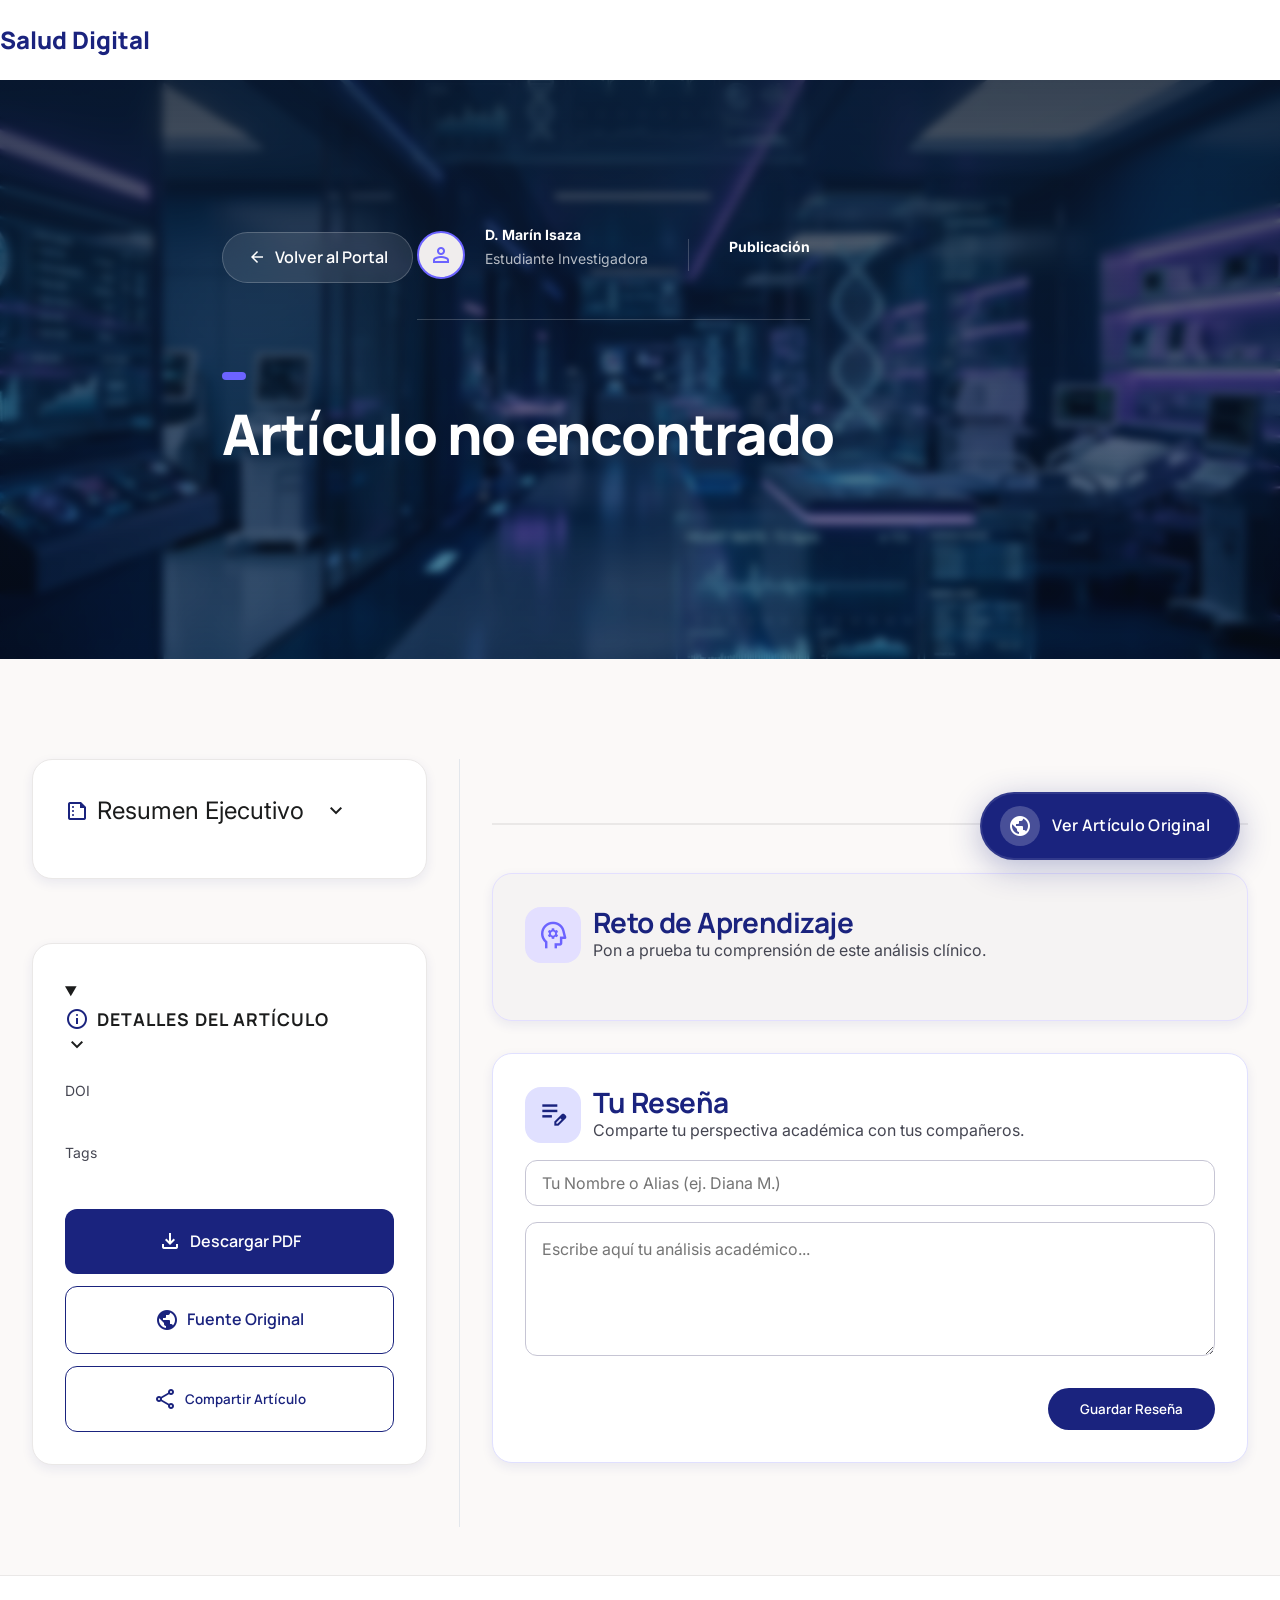
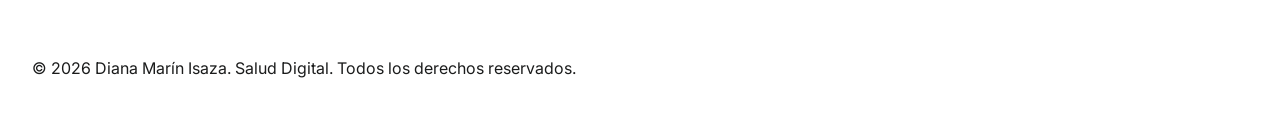
==== commit 3e8314dd: "Final cleanup: fixed character encoding, standardized UI, and updated article links" ====
--- a/article.html
+++ b/article.html
@@ -166,14 +166,14 @@
             </article>
         </div>
 
-        <!-- Botón para abrir modal de análisis (Mejorado) -->
-        <button id="openModalFromReaderBtn" class="btn-primary floating-analytics-btn premium-btn" style="background: var(--primary); border: 2px solid rgba(255,255,255,0.1); backdrop-filter: blur(10px);">
+        <!-- Botón para ir a la fuente original -->
+        <a id="floatingOriginalUrlBtn" href="#" target="_blank" class="btn-primary floating-analytics-btn premium-btn" style="background: var(--primary); border: 2px solid rgba(255,255,255,0.1); backdrop-filter: blur(10px); text-decoration: none;">
             <div class="btn-icon-wrapper">
-                <span class="material-symbols-outlined">analytics</span>
+                <span class="material-symbols-outlined">public</span>
             </div>
-            <span class="btn-text">Análisis Detallado y Bibliografía</span>
+            <span class="btn-text">Ver Artículo Original</span>
             <div class="btn-shine"></div>
-        </button>
+        </a>
     </main>
 
     <footer class="site-footer" style="margin-top: 48px;">
@@ -270,10 +270,7 @@
                                     <p style="margin: 0; color: var(--on-surface-variant);">Aporta tu perspectiva académica al blog.</p>
                                 </div>
                             </div>
-                            <div style="margin-bottom: 16px;">
-                                <input type="text" id="reviewerName" class="form-input" placeholder="Tu Nombre Académico" 
-                                    style="width: 100%; padding: 12px 16px; border-radius: 12px; border: 1px solid var(--outline-variant); font-family: var(--font-body); font-size: 1rem; background: var(--surface-container-lowest);">
-                            </div>
+
                         <div class="bento-grid">
                             <div class="bento-card bento-full" style="padding: 32px; border: 1px solid var(--outline-variant);">
                                 <h4 style="margin-bottom: 24px; display: flex; align-items: center; gap: 12px;">
@@ -309,20 +306,7 @@
     </div>
 
     <!-- Invitation to Challenge/Review at the end of article -->
-    <section class="container" style="margin-top: -32px; margin-bottom: 64px;">
-        <div class="bento-card" style="background: linear-gradient(135deg, var(--primary), var(--secondary)); color: white; padding: 40px; border-radius: 24px; text-align: center; box-shadow: var(--shadow-level-2);">
-            <div style="max-width: 700px; margin: 0 auto;">
-                <span class="material-symbols-outlined" style="font-size: 48px; margin-bottom: 16px; opacity: 0.9;">psychology</span>
-                <h2 style="color: white; margin-bottom: 16px; font-size: 2rem;">¿Listo para poner a prueba lo aprendido?</h2>
-                <p style="color: rgba(255,255,255,0.9); font-size: 1.1rem; margin-bottom: 32px;">
-                    Tus compañeros y tú pueden participar respondiendo al reto de aprendizaje de este artículo y dejando una reseña crítica para consolidar el conocimiento.
-                </p>
-                <button onclick="document.getElementById('openModalFromReaderBtn').click()" class="btn-primary" style="background: white; color: var(--primary); border: none; font-weight: 700; padding: 16px 32px; font-size: 1rem;">
-                    Responder Reto y Dejar Reseña
-                </button>
-            </div>
-        </div>
-    </section>
+
 
     </div>
 
@@ -396,11 +380,11 @@
                     });
                 }
 
-                const openModalBtn = document.getElementById('openModalFromReaderBtn');
-                if (openModalBtn) {
-                    openModalBtn.onclick = () => {
-                        openModal(article);
-                    };
+                const floatingOriginalUrlBtn = document.getElementById('floatingOriginalUrlBtn');
+                if (floatingOriginalUrlBtn && article.pdfPath) {
+                    floatingOriginalUrlBtn.href = article.pdfPath;
+                } else if (floatingOriginalUrlBtn) {
+                    floatingOriginalUrlBtn.style.display = 'none';
                 }
 
                 // Set page title
--- a/styles.css
+++ b/styles.css
@@ -43,23 +43,28 @@
   --font-display: 'Playfair Display', serif;
 
   /* Radii */
-  --radius-sm: 0.25rem;
-  --radius-md: 0.5rem; /* Base */
-  --radius-lg: 1rem;
-  --radius-xl: 1.5rem; /* Featured */
+  --radius-sm: 0.5rem;
+  --radius-md: 0.75rem;
+  --radius-lg: 1.25rem;
+  --radius-xl: 2rem;
   --radius-full: 9999px;
 
-  /* Shadows */
-  --shadow-level-1: 0px 4px 20px rgba(26, 35, 126, 0.05);
-  --shadow-level-2: 0px 8px 32px rgba(26, 35, 126, 0.08);
+  /* Shadows - Premium Soft Shadows */
+  --shadow-sm: 0 2px 4px rgba(26, 35, 126, 0.04);
+  --shadow-md: 0 4px 12px rgba(26, 35, 126, 0.08);
+  --shadow-lg: 0 12px 24px rgba(26, 35, 126, 0.12);
+  --shadow-xl: 0 20px 48px rgba(26, 35, 126, 0.16);
+  --shadow-level-1: var(--shadow-md);
+  --shadow-level-2: var(--shadow-lg);
 
   /* Spacing */
-  --space-xs: 4px;
-  --space-base: 8px;
-  --space-sm: 12px;
-  --space-md: 24px;
-  --space-lg: 48px;
-  --space-xl: 80px;
+  --space-xs: 8px;
+  --space-base: 16px;
+  --space-sm: 20px;
+  --space-md: 32px;
+  --space-lg: 64px;
+  --space-xl: 100px;
+  --space-gutter: 32px;
 }
 
 /* Base Styles */
@@ -153,187 +158,485 @@
 
 /* Navbar */
 .navbar {
+  position: sticky;
+  top: 0;
+  width: 100%;
+  z-index: 1000;
+  background: rgba(255, 255, 255, 0.85);
+  backdrop-filter: blur(20px);
+  -webkit-backdrop-filter: blur(20px);
+  border-bottom: 1px solid rgba(0, 0, 0, 0.05);
+  height: 80px;
+  display: flex;
+  align-items: center;
+  transition: all 0.4s cubic-bezier(0.4, 0, 0.2, 1);
+}
+
+.navbar-content {
+  display: flex;
+  justify-content: space-between;
+  align-items: center;
+  width: 100%;
+}
+
+.navbar-brand {
+  font-family: var(--font-h1);
+  font-weight: 800;
+  font-size: 1.5rem;
+  color: var(--primary);
+  letter-spacing: -0.02em;
+}
+
+.navbar-brand span.separator {
+  font-weight: 300;
+  opacity: 0.6;
+  margin: 0 8px;
+}
+
+.navbar-brand span.subtitle {
+  font-weight: 400;
+  font-family: var(--font-h2);
+  font-style: italic;
+}
+
+.navbar-links {
+  display: flex;
+  gap: 32px;
+}
+
+.navbar-link {
+  text-decoration: none;
+  font-weight: 500;
+  color: var(--on-surface-variant);
+  font-family: var(--font-h1);
+  font-size: 0.9rem;
+  transition: all 0.3s ease;
+}
+
+.navbar-link:hover, .navbar-link.active {
+  color: var(--primary);
+  font-weight: 700;
+}
+
+.navbar-actions #openSidebarBtn {
+  background: var(--surface-container-high);
+  border: none;
+  width: 48px;
+  height: 48px;
+  border-radius: 14px;
+  cursor: pointer;
+  display: flex;
+  align-items: center;
+  justify-content: center;
+  transition: all 0.3s cubic-bezier(0.175, 0.885, 0.32, 1.275);
+}
+
+.navbar-actions #openSidebarBtn:hover {
+  transform: scale(1.05);
+  background: var(--primary-container);
+}
+
+/* --- Sidebar --- */
+.sidebar-overlay {
+  position: fixed;
+  inset: 0;
+  background: rgba(0, 0, 0, 0.4);
+  z-index: 1998;
+  opacity: 0;
+  visibility: hidden;
+  transition: all 0.3s ease;
+}
+
+.sidebar-overlay.active {
+  opacity: 1;
+  visibility: visible;
+}
+
+.sidebar {
   position: fixed;
   top: 0;
-  width: 100%;
-  z-index: 50;
-  background: rgba(255, 255, 255, 0.85);
-  backdrop-filter: blur(10px);
+  left: 0;
+  width: 300px;
+  height: 100vh;
+  background: var(--surface-container-lowest);
+  z-index: 1999;
+  transform: translateX(-100%);
+  transition: transform 0.35s cubic-bezier(0.4, 0, 0.2, 1);
+  display: flex;
+  flex-direction: column;
+  box-shadow: var(--shadow-xl);
+}
+
+.sidebar.active {
+  transform: translateX(0);
+}
+
+.sidebar-header {
+  display: flex;
+  justify-content: flex-end;
+  padding: 16px;
   border-bottom: 1px solid var(--surface-container-high);
-  height: 80px;
-  display: flex;
-  align-items: center;
-  transition: all 0.3s ease;
-}
-
-.navbar-content {
-  display: flex;
-  justify-content: space-between;
-  align-items: center;
-  width: 100%;
-}
-
-.navbar-brand {
-  font-family: var(--font-serif);
-  font-size: 1.5rem;
+}
+
+.sidebar-nav {
+  display: flex;
+  flex-direction: column;
+  padding: var(--space-md) var(--space-base);
+  gap: 4px;
+  flex: 1;
+}
+
+.sidebar-link {
+  display: flex;
+  align-items: center;
+  gap: 16px;
+  padding: 14px 20px;
+  border-radius: var(--radius-md);
+  color: var(--on-surface-variant);
+  font-weight: 500;
+  font-family: var(--font-h1);
+  font-size: 0.95rem;
+  text-decoration: none;
+  transition: all 0.2s ease;
+}
+
+.sidebar-link:hover {
+  background: var(--primary-container);
+  color: var(--primary);
+}
+
+.sidebar-link .material-symbols-outlined {
+  font-size: 22px;
+}
+
+.sidebar-user {
+  display: flex;
+  align-items: center;
+  gap: 12px;
+  padding: 20px;
+  border-top: 1px solid var(--surface-container-high);
+  margin-top: auto;
+}
+
+.sidebar-avatar {
+  width: 40px;
+  height: 40px;
+  border-radius: 50%;
+  background: var(--primary-container);
+  display: flex;
+  align-items: center;
+  justify-content: center;
+}
+
+.sidebar-avatar .material-symbols-outlined {
+  color: var(--primary);
+  font-size: 20px;
+}
+
+/* --- Sparkle Effect --- */
+.sparkle {
+  position: fixed;
+  width: 8px;
+  height: 8px;
+  background: var(--secondary);
+  border-radius: 50%;
+  pointer-events: none;
+  z-index: 9999;
+  animation: sparkle-anim 1s ease-out forwards;
+}
+
+@keyframes sparkle-anim {
+  0% { opacity: 1; transform: scale(1); }
+  100% { opacity: 0; transform: scale(0) translateY(-60px); }
+}
+
+/* --- Article Tag --- */
+.article-tag {
+  display: inline-block;
+  font-size: 0.75rem;
   font-weight: 700;
-  color: var(--primary);
-  letter-spacing: -0.01em;
-}
-
-.navbar-links {
-  display: flex;
-  gap: var(--space-md);
-}
-
-.navbar-link {
-  font-family: var(--font-h1);
-  font-size: 0.875rem;
-  font-weight: 600;
-  color: var(--on-surface-variant);
+  color: var(--secondary);
   text-transform: uppercase;
-  letter-spacing: 0.05em;
-}
-
-.navbar-link:hover, .navbar-link.active {
-  color: var(--primary);
-  border-bottom: 2px solid var(--primary);
+  letter-spacing: 2px;
+  margin-bottom: 8px;
+}
+
+/* --- Utility: Hidden on Mobile --- */
+@media (max-width: 768px) {
+  .hidden-mobile {
+    display: none !important;
+  }
+}
+
+/* --- Profile Modal Overrides --- */
+.profile-modal .modal-container {
+  max-width: 480px;
+}
+
+.profile-modal .modal-body {
+  flex-direction: column;
+  overflow-y: auto;
 }
 
 /* Hero Section */
 .hero {
-  padding-top: 160px;
+  padding-top: 180px;
   padding-bottom: var(--space-xl);
-  min-height: 600px;
-  display: flex;
-  align-items: center;
-  justify-content: center;
-  text-align: center;
-  background-color: var(--surface-container-lowest);
+  min-height: 85vh;
+  display: flex;
+  align-items: center;
+  justify-content: flex-start;
+  text-align: left;
+  background: url('assets/hero_bg.png') center/cover no-repeat;
   position: relative;
   overflow: hidden;
 }
 
-.hero::before {
-  content: '';
+.hero-overlay {
   position: absolute;
-  top: 0;
-  left: 0;
-  right: 0;
-  bottom: 0;
-  background: radial-gradient(circle at top right, var(--primary-container) 0%, transparent 50%),
-              radial-gradient(circle at bottom left, var(--secondary-container) 0%, transparent 50%);
-  opacity: 0.3;
-  z-index: 0;
-}
-
-.hero-content {
+  inset: 0;
+  background: linear-gradient(75deg, rgba(10, 25, 47, 0.9) 0%, rgba(10, 25, 47, 0.2) 100%);
+  z-index: 1;
+}
+
+.hero .container {
   position: relative;
   z-index: 10;
-  max-width: 800px;
+  display: flex;
+  flex-direction: column;
+  align-items: flex-start;
+}
+
+.hero-content {
+  max-width: 900px;
+  animation: heroFadeIn 1s cubic-bezier(0.2, 0.8, 0.2, 1);
+}
+
+@keyframes heroFadeIn {
+  from { opacity: 0; transform: translateY(30px); }
+  to { opacity: 1; transform: translateY(0); }
 }
 
 .hero-subtitle {
   font-family: var(--font-h1);
-  font-size: 0.875rem;
-  font-weight: 600;
+  font-size: 1rem;
+  font-weight: 800;
   text-transform: uppercase;
-  letter-spacing: 0.15em;
+  letter-spacing: 0.3em;
   color: var(--secondary);
-  margin-bottom: var(--space-md);
+  margin-bottom: 16px;
   display: block;
 }
 
 .hero-title {
-  font-family: var(--font-serif);
-  font-size: 4rem;
-  color: var(--primary);
-  margin-bottom: var(--space-md);
-  line-height: 1.1;
+  font-family: var(--font-h1);
+  font-size: 5.5rem;
+  font-weight: 800;
+  color: white;
+  margin-bottom: 32px;
+  line-height: 1.05;
 }
 
 .hero-title .italic-accent {
+  font-family: var(--font-h2);
   font-style: italic;
   font-weight: 400;
   color: var(--secondary);
 }
 
 .hero-description {
-  font-size: 1.125rem;
-  color: var(--on-surface-variant);
-  max-width: 600px;
-  margin: 0 auto;
-}
-
-/* Stats Bento Grid */
-.stats-grid {
-  display: grid;
-  grid-template-columns: repeat(1, 1fr);
-  gap: var(--space-md);
-  margin-bottom: var(--space-xl);
-  margin-top: -60px;
+  font-size: 1.25rem;
+  line-height: 1.7;
+  color: #e0f7fa !important;
+  max-width: 650px;
+  margin-bottom: 40px;
+  font-weight: 400;
+  text-shadow: 0 4px 8px rgba(0, 0, 0, 0.8);
+}
+
+.hero-description strong {
+  color: #ffffff !important;
+  font-weight: 800;
+}
+
+.hero-actions {
+  display: flex;
+  gap: 20px;
+  margin-bottom: 80px;
+}
+
+/* Stats Strip */
+.stats-section {
+  margin-top: -40px;
   position: relative;
   z-index: 20;
 }
 
-@media (min-width: 768px) {
-  .stats-grid {
-    grid-template-columns: repeat(3, 1fr);
-  }
-}
-
-.stat-card {
-  background: var(--surface-container-lowest);
-  border-radius: var(--radius-xl);
-  padding: var(--space-lg) var(--space-md);
-  text-align: center;
-  box-shadow: var(--shadow-level-1);
-  border: 1px solid var(--surface-container-high);
+.stats-strip {
+  display: grid;
+  grid-template-columns: repeat(3, 1fr);
+  gap: 16px;
+}
+
+.stat-chip {
+  display: flex;
+  align-items: center;
+  gap: 14px;
+  padding: 16px 20px;
+  background: white;
+  border-radius: var(--radius-lg);
+  box-shadow: var(--shadow-md);
+  border: 1px solid rgba(0,0,0,0.04);
+  transition: transform 0.3s ease, box-shadow 0.3s ease;
+}
+
+.stat-chip:hover {
+  transform: translateY(-2px);
+  box-shadow: var(--shadow-lg);
+}
+
+.stat-chip.accent {
+  background: var(--primary);
+}
+
+.stat-chip-icon {
+  font-size: 28px;
+}
+
+.stat-chip-icon.primary { color: var(--primary); }
+.stat-chip-icon.secondary { color: var(--secondary); }
+.stat-chip-icon.light { color: rgba(255,255,255,0.7); }
+
+.stat-chip-info {
   display: flex;
   flex-direction: column;
-  align-items: center;
-  justify-content: center;
-  transition: transform 0.3s ease, box-shadow 0.3s ease;
-}
-
-.stat-card:hover {
-  transform: translateY(-5px);
-  box-shadow: var(--shadow-level-2);
-}
-
-.stat-card.primary {
-  background: var(--primary);
-  color: var(--on-primary);
-  border-color: var(--primary);
-}
-
-.stat-card.primary h3, .stat-card.primary p {
-  color: var(--on-primary);
-}
-
-.stat-icon {
-  font-size: 2.5rem;
-  color: var(--secondary);
-  margin-bottom: var(--space-sm);
-}
-
-.stat-card.primary .stat-icon {
-  color: var(--primary-container);
-}
-
-.stat-value {
+}
+
+.stat-chip-number {
   font-family: var(--font-h1);
-  font-size: 2.5rem;
-  font-weight: 700;
-  margin-bottom: var(--space-xs);
-}
-
-.stat-label {
+  font-size: 1.5rem;
+  font-weight: 800;
+  line-height: 1;
+}
+
+.stat-chip-number.primary { color: var(--primary); }
+.stat-chip-number.secondary { color: var(--secondary); }
+
+.stat-chip-label {
   font-size: 0.75rem;
   font-weight: 600;
   text-transform: uppercase;
-  letter-spacing: 0.1em;
+  letter-spacing: 0.5px;
+  color: var(--outline);
+  margin-top: 2px;
+}
+
+.stat-chip-label.light {
+  color: rgba(255,255,255,0.8);
+  margin-bottom: 8px;
+}
+
+.stat-chip .progress-container {
+  height: 6px;
+  background: rgba(255,255,255,0.2);
+}
+
+@media (max-width: 768px) {
+  .stats-strip {
+    grid-template-columns: 1fr 1fr;
+  }
+  .stat-chip.accent {
+    grid-column: span 2;
+  }
+}
+
+.bento-grid {
+  display: grid;
+  grid-template-columns: repeat(auto-fit, minmax(280px, 1fr));
+  gap: 24px;
+}
+
+.bento-card {
+  padding: 24px;
+  border-radius: var(--radius-lg);
+  background: white;
+  border: 1px solid rgba(0, 0, 0, 0.05);
+  box-shadow: 0 10px 20px rgba(0, 0, 0, 0.04);
+  transition: all 0.4s cubic-bezier(0.175, 0.885, 0.32, 1.275);
+  display: flex;
+  flex-direction: column;
+}
+
+.bento-card:hover {
+  transform: translateY(-4px);
+  box-shadow: 0 16px 32px rgba(26, 35, 126, 0.08);
+}
+
+.stat-card-row {
+  display: flex;
+  align-items: center;
+  gap: 16px;
+}
+
+.stat-icon-wrapper {
+  width: 48px;
+  height: 48px;
+  border-radius: 14px;
+  display: flex;
+  align-items: center;
+  justify-content: center;
+  flex-shrink: 0;
+}
+
+.stat-icon-wrapper .material-symbols-outlined {
+  font-size: 24px;
+}
+
+.stat-content h3 {
+  font-size: 1.75rem;
+  margin: 0;
+  font-weight: 800;
+  line-height: 1;
+}
+
+.stat-content p {
+  margin: 0;
   color: var(--on-surface-variant);
+  font-weight: 600;
+  text-transform: uppercase;
+  font-size: 0.8rem;
+  letter-spacing: 1px;
+}
+
+.progress-card {
+  background: var(--primary);
+  color: white;
+  justify-content: center;
+}
+
+.progress-card .progress-header {
+  display: flex;
+  justify-content: space-between;
+  align-items: center;
+  margin-bottom: 16px;
+}
+
+.progress-card h4 {
+  margin: 0;
+  font-family: var(--font-h1);
+  font-size: 1.1rem;
+  text-transform: uppercase;
+  letter-spacing: 1.5px;
+  font-weight: 700;
+  color: white !important;
+}
+
+.progress-card p {
+  margin-top: 16px;
+  font-size: 1rem;
+  opacity: 0.9;
+  font-weight: 400;
+  color: white !important;
 }
 
 /* Article Grid */
@@ -1078,24 +1381,49 @@
 /* Feedback area */
 .feedback-area {
   margin-top: var(--space-md);
-  padding: var(--space-sm);
+  padding: var(--space-sm) var(--space-md);
   border-radius: var(--radius-md);
   font-size: 0.875rem;
   display: none;
+  align-items: center;
+  gap: 12px;
+}
+
+.feedback-area.active {
+  display: flex;
 }
 
 .feedback-area.success {
-  display: block;
   background: #e6f4ea;
   color: #137333;
   border: 1px solid #34a853;
 }
 
 .feedback-area.error {
-  display: block;
   background: #fce8e6;
   color: #c5221f;
   border: 1px solid #ea4335;
+}
+
+.feedback-content p {
+  margin: 4px 0 0 0;
+  font-size: 0.9rem;
+  opacity: 0.9;
+}
+
+.review-feedback {
+  display: none;
+  padding: 10px 20px;
+  border-radius: var(--radius-md);
+  background: #e6f4ea;
+  color: #137333;
+  font-weight: 600;
+  font-size: 0.85rem;
+  transition: opacity 0.3s ease;
+}
+
+.review-feedback.visible {
+  display: inline-block;
 }
 
 /* Textarea / Inputs */
@@ -1117,334 +1445,970 @@
   box-shadow: 0 0 0 3px rgba(108, 99, 255, 0.2);
 }
 
-/* Footer */
+/* Methodology Section */
+#metodologia {
+  margin-top: var(--space-xl);
+  margin-bottom: var(--space-xl);
+  padding: 100px 0;
+  border-top: 1px solid var(--surface-container-high);
+}
+
+.section-header {
+  text-align: left;
+  max-width: 800px;
+  margin-bottom: 64px;
+}
+
+.methodology-step {
+  padding: 40px;
+  border-radius: 16px;
+  background: transparent;
+  border: 1px solid rgba(0,0,0,0.05);
+  transition: all 0.4s ease;
+  display: flex;
+  flex-direction: column;
+  align-items: flex-start;
+}
+
+.methodology-step:hover {
+  transform: translateY(-4px);
+  background: var(--surface-container-lowest);
+  box-shadow: 0 10px 40px rgba(0, 0, 0, 0.03);
+  border-color: rgba(0,0,0,0.1);
+}
+
+.step-icon-box {
+  width: 48px;
+  height: 48px;
+  border-radius: 12px;
+  display: flex;
+  align-items: center;
+  justify-content: center;
+  margin-bottom: 24px;
+  background: transparent !important;
+  border: 1px solid rgba(0,0,0,0.1);
+  color: var(--primary);
+}
+
+.step-icon-box .material-symbols-outlined {
+  font-size: 24px;
+  font-weight: 300;
+}
+
+.methodology-step h4 {
+  font-size: 1.25rem;
+  font-weight: 600;
+  letter-spacing: -0.01em;
+  margin-bottom: 12px;
+  color: var(--on-surface);
+}
+
+.methodology-step p {
+  line-height: 1.6;
+  font-size: 0.95rem;
+  color: var(--on-surface-variant);
+  opacity: 0.85;
+}
+
+/* Modal Content Improvements */
+.article-summary-box {
+  background: var(--surface-container-low);
+  padding: 32px;
+  border-radius: 16px;
+  border: 1px solid var(--outline-variant);
+  margin-bottom: 40px;
+}
+
+.article-summary-box h3 {
+  margin-top: 0;
+  display: flex;
+  align-items: center;
+  gap: 12px;
+}
+
+/* Site Footer Refinement */
 .site-footer {
-  background: var(--surface-container-low);
-  border-top: 1px solid var(--surface-container-high);
-  padding: var(--space-lg) 0;
-  margin-top: var(--space-xl);
-}
-
-.footer-content {
+  padding: 60px 0 40px;
+  background: transparent;
+  border-top: 1px solid rgba(0,0,0,0.05);
+}
+
+.footer-main {
+  display: flex;
+  justify-content: space-between;
+  align-items: flex-start;
+  flex-wrap: wrap;
+  gap: 40px;
+  margin-bottom: 40px;
+}
+
+.footer-brand-area {
+  max-width: 350px;
+}
+.footer-brand-area .navbar-brand {
+  font-size: 1.2rem;
+  font-weight: 700;
+  color: var(--on-surface);
+  margin-bottom: 12px;
+}
+.footer-brand-area p {
+  font-size: 0.9rem;
+  color: var(--on-surface-variant);
+  line-height: 1.6;
+  opacity: 0.8;
+}
+
+.footer-nav {
+  display: flex;
+  gap: 60px;
+}
+
+.footer-col {
   display: flex;
   flex-direction: column;
-  gap: var(--space-md);
-  align-items: center;
-}
-
-@media (min-width: 768px) {
-  .footer-content {
-    flex-direction: row;
-    justify-content: space-between;
-  }
-}
-
-.footer-text {
-  font-family: var(--font-h1);
+  gap: 12px;
+}
+
+.footer-col-title {
   font-weight: 600;
-  color: var(--primary);
-}
-
-.footer-links {
-  display: flex;
-  gap: var(--space-md);
-  flex-wrap: wrap;
-  justify-content: center;
+  color: var(--on-surface);
+  text-transform: uppercase;
+  font-size: 0.75rem;
+  letter-spacing: 0.1em;
+  opacity: 0.5;
+  margin-bottom: 8px;
 }
 
 .footer-link {
-  font-size: 0.75rem;
-  text-transform: uppercase;
-  letter-spacing: 0.1em;
   color: var(--on-surface-variant);
+  text-decoration: none;
+  font-size: 0.9rem;
+  transition: color 0.2s ease;
 }
 
 .footer-link:hover {
   color: var(--primary);
 }
 
-/* Sparkles for completion */
-.sparkle-container {
-  position: absolute;
-  pointer-events: none;
-  z-index: 1000;
-}
-.sparkle {
-  position: absolute;
-  width: 10px;
-  height: 10px;
-  background: var(--tertiary);
+.footer-bottom {
+  border-top: 1px solid rgba(0,0,0,0.05);
+  padding-top: 24px;
+  display: flex;
+  justify-content: space-between;
+  align-items: center;
+  flex-wrap: wrap;
+  gap: 16px;
+  font-size: 0.85rem;
+  color: var(--on-surface-variant);
+  opacity: 0.7;
+}
+
+.footer-social {
+  display: flex;
+  gap: 16px;
+}
+.footer-social .material-symbols-outlined {
+  font-size: 1.2rem;
+  cursor: pointer;
+  transition: color 0.2s ease;
+}
+.footer-social .material-symbols-outlined:hover {
+  color: var(--primary);
+}
+
+/* --- Forms & Inputs --- */
+.form-group {
+    margin-bottom: var(--space-md);
+}
+
+.form-group label {
+    display: block;
+    font-size: 0.85rem;
+    font-weight: 700;
+    color: var(--primary);
+    text-transform: uppercase;
+    letter-spacing: 1px;
+    margin-bottom: var(--space-xs);
+}
+
+.input-field, .textarea-field {
+    width: 100%;
+    padding: var(--space-sm) var(--space-md);
+    border-radius: var(--radius-md);
+    border: 1px solid var(--surface-container-high);
+    background: var(--surface-container-lowest);
+    font-family: var(--font-body);
+    font-size: 1rem;
+    color: var(--on-surface);
+    transition: all 0.3s ease;
+}
+
+.input-field:focus, .textarea-field:focus {
+    outline: none;
+    border-color: var(--primary);
+    box-shadow: 0 0 0 4px var(--primary-container);
+}
+
+.textarea-field {
+    resize: vertical;
+    min-height: 120px;
+}
+
+/* --- Profile Modal Specific --- */
+.profile-modal .modal-container {
+    max-width: 440px;
+}
+
+.profile-info {
+    text-align: center;
+    padding: var(--space-md);
+}
+
+.profile-avatar {
+    width: 100px;
+    height: 100px;
+    border-radius: 50%;
+    object-fit: cover;
+    border: 4px solid var(--primary-container);
+    margin: 0 auto var(--space-sm);
+    display: block;
+    box-shadow: var(--shadow-md);
+}
+
+.profile-name {
+    font-family: var(--font-h1);
+    font-size: 1.5rem;
+    margin-bottom: var(--space-xs);
+    color: var(--on-surface);
+}
+
+.profile-role {
+    color: var(--primary);
+    font-weight: 700;
+    font-size: 1rem;
+    margin-bottom: var(--space-sm);
+}
+
+.profile-bio {
+    color: var(--on-surface-variant);
+    font-size: 0.95rem;
+    line-height: 1.6;
+    margin-bottom: var(--space-md);
+}
+
+.profile-stats-badge {
+    display: inline-flex;
+    align-items: center;
+    gap: 8px;
+    background: var(--surface-container-high);
+    padding: 8px 16px;
+    border-radius: 100px;
+    font-size: 0.9rem;
+    font-weight: 600;
+    color: var(--on-surface-variant);
+}
+
+.profile-stats-badge span {
+    color: var(--primary);
+    font-weight: 800;
+}
+
+.challenges-list {
+    list-style: none;
+    padding: 0;
+    margin: var(--space-md) 0;
+    text-align: left;
+}
+
+.challenge-item {
+    display: flex;
+    align-items: center;
+    gap: 12px;
+    padding: 12px;
+    border-bottom: 1px solid var(--surface-container-high);
+}
+
+.challenge-item:last-child {
+    border-bottom: none;
+}
+
+.challenge-item .material-symbols-outlined {
+    color: #34a853;
+}
+
+.btn-danger {
+    background: transparent;
+    border: 1px solid var(--error);
+    color: var(--error);
+    padding: 8px 16px;
+    border-radius: 99px;
+    font-size: 0.9rem;
+    font-weight: 600;
+    cursor: pointer;
+    transition: all 0.3s ease;
+}
+
+.btn-danger:hover {
+    background: var(--error);
+    color: white;
+    box-shadow: 0 4px 12px rgba(186, 26, 26, 0.2);
+}
+
+.form-footer {
+    display: flex;
+    justify-content: flex-end;
+    align-items: center;
+    gap: var(--space-md);
+    margin-top: var(--space-md);
+}
+
+/* --- Methodology Section --- */
+#metodologia {
+    margin-top: var(--space-xl);
+    padding: var(--space-xl) 0;
+    border-top: 1px solid var(--surface-container-high);
+}
+
+.section-header {
+    text-align: center;
+    max-width: 800px;
+    margin: 0 auto 64px auto;
+}
+
+.section-subtitle {
+    font-size: 1.15rem;
+    color: var(--on-surface-variant);
+    margin: 0 auto;
+}
+
+.methodology-step {
+    background: var(--surface-container-lowest);
+    border-radius: var(--radius-lg);
+    padding: var(--space-lg);
+    border: 1px solid var(--surface-container-high);
+    transition: all 0.4s cubic-bezier(0.175, 0.885, 0.32, 1.275);
+    box-shadow: var(--shadow-sm);
+    text-align: center;
+    display: flex;
+    flex-direction: column;
+    align-items: center;
+}
+
+.methodology-step:hover {
+    transform: translateY(-8px);
+    box-shadow: var(--shadow-xl);
+    border-color: var(--secondary);
+}
+
+.step-icon-box {
+    width: 80px;
+    height: 80px;
+    border-radius: 20px;
+    display: flex;
+    align-items: center;
+    justify-content: center;
+    margin-bottom: 24px;
+}
+
+.step-icon-box .material-symbols-outlined {
+    font-size: 36px;
+}
+
+.methodology-step h4 {
+    font-family: var(--font-h1);
+    font-size: 1.5rem;
+    color: var(--primary);
+    margin-bottom: 16px;
+}
+
+.methodology-step p {
+    color: var(--on-surface-variant);
+    line-height: 1.6;
+    margin-bottom: 0;
+}
+
+/* --- Site Footer --- */
+.site-footer {
+    padding: 80px 0 40px;
+    background: var(--surface-container-lowest);
+    border-top: 1px solid var(--surface-container-high);
+}
+
+.footer-main {
+    display: flex;
+    justify-content: space-between;
+    flex-wrap: wrap;
+    gap: 60px;
+    margin-bottom: 60px;
+}
+
+.footer-brand-area {
+    max-width: 400px;
+}
+
+.footer-brand-area .navbar-brand {
+    margin-bottom: 16px;
+    display: block;
+}
+
+.footer-brand-area p {
+    color: var(--on-surface-variant);
+    line-height: 1.6;
+}
+
+.footer-nav {
+    display: flex;
+    gap: 80px;
+}
+
+.footer-col {
+    display: flex;
+    flex-direction: column;
+    gap: 16px;
+}
+
+.footer-col-title {
+    font-family: var(--font-h1);
+    font-weight: 700;
+    color: var(--primary);
+    text-transform: uppercase;
+    font-size: 0.85rem;
+    letter-spacing: 0.1em;
+}
+
+.footer-link {
+    color: var(--on-surface-variant);
+    text-decoration: none;
+    transition: color 0.2s ease;
+}
+
+.footer-link:hover {
+    color: var(--secondary);
+}
+
+.footer-bottom {
+    border-top: 1px solid var(--surface-container-high);
+    padding-top: 32px;
+    display: flex;
+    justify-content: space-between;
+    align-items: center;
+    color: var(--outline);
+    font-size: 0.9rem;
+}
+
+.footer-social {
+    display: flex;
+    gap: 16px;
+}
+
+.footer-social .material-symbols-outlined {
+    cursor: pointer;
+    transition: color 0.2s ease;
+}
+
+.footer-social .material-symbols-outlined:hover {
+    color: var(--primary);
+}
+
+/* --- Responsive Adjustments --- */
+@media (max-width: 768px) {
+    .hero-title {
+        font-size: 3.5rem;
+    }
+    
+    .section-header h2 {
+        font-size: 2.5rem;
+    }
+    
+    .modal-container {
+        width: 100%;
+        height: 100%;
+        max-height: none;
+        border-radius: 0;
+    }
+    
+    .modal-body {
+        flex-direction: column;
+    }
+    
+    .modal-sidebar {
+        width: 100%;
+        border-right: none;
+        border-bottom: 1px solid var(--surface-container-high);
+        padding: var(--space-sm);
+    }
+    
+    .tab-nav {
+        flex-direction: row;
+        overflow-x: auto;
+        padding-bottom: 4px;
+    }
+}
+
+
+
+/* --- Additional Profile & Challenge Styles --- */
+.challenge-empty {
+    padding: 12px;
+    font-style: italic;
+    color: var(--outline);
+    text-align: center;
+}
+
+.challenge-title {
+    font-size: 0.9rem;
+    font-weight: 500;
+}
+/* --- Article Body Typography --- */
+.article-body {
+    line-height: 1.8;
+    color: var(--on-surface);
+    font-size: 1.1rem;
+}
+
+.article-body h3 {
+    font-family: var(--font-h1);
+    font-size: 1.75rem;
+    margin: 40px 0 20px;
+    color: var(--primary);
+    border-bottom: 2px solid var(--primary-container);
+    padding-bottom: 12px;
+}
+
+.article-body p {
+    margin-bottom: 24px;
+}
+
+.article-body ul, .article-body ol {
+    margin-bottom: 24px;
+    padding-left: 24px;
+}
+
+.article-body li {
+    margin-bottom: 12px;
+}
+
+.article-body strong {
+    color: var(--secondary);
+    font-weight: 700;
+}
+
+/* Custom components inside articles */
+.article-summary-box {
+    background: var(--surface-container-low);
+    border-left: 6px solid var(--primary);
+    padding: 32px;
+    border-radius: var(--radius-lg);
+    margin: 32px 0;
+}
+
+.article-summary-box h3 {
+    margin-top: 0;
+    border-bottom: none;
+    padding-bottom: 0;
+    display: flex;
+    align-items: center;
+    gap: 12px;
+    font-size: 1.5rem;
+}
+
+.article-list {
+    list-style: none;
+    padding: 0 !important;
+}
+
+.article-list li {
+    position: relative;
+    padding-left: 32px;
+    margin-bottom: 16px;
+    display: flex;
+    align-items: flex-start;
+}
+
+.article-list li::before {
+    content: "chevron_right";
+    font-family: 'Material Symbols Outlined';
+    position: absolute;
+    left: 0;
+    top: 2px;
+    color: var(--primary);
+    font-size: 20px;
+}
+
+.article-quote {
+    font-family: var(--font-h1);
+    font-style: italic;
+    font-size: 1.25rem;
+    color: var(--on-surface-variant);
+    padding: 24px 40px;
+    border-left: 4px solid var(--secondary);
+    background: var(--secondary-container);
+    border-radius: 0 var(--radius-md) var(--radius-md) 0;
+    margin: 40px 0;
+}
+
+/* --- Utility Classes for Clean HTML --- */
+.btn-icon {
+  background: none;
+  border: none;
+  cursor: pointer;
+  color: var(--outline);
+  padding: 4px;
+  display: flex;
+  align-items: center;
+  justify-content: center;
+}
+
+.btn-icon .material-symbols-outlined {
+  font-size: 32px;
+}
+
+.sidebar-user-name {
+  font-weight: 700;
+  color: var(--primary);
+  margin: 0;
+}
+
+.sidebar-user-role {
+  font-size: 0.8rem;
+  color: var(--outline);
+  margin: 0;
+}
+
+.stat-icon-primary {
+  background: var(--primary-container);
+}
+
+.stat-icon-primary .material-symbols-outlined {
+  color: var(--primary);
+}
+
+.stat-icon-secondary {
+  background: var(--secondary-container);
+}
+
+.stat-icon-secondary .material-symbols-outlined {
+  color: var(--secondary);
+}
+
+.stat-number-primary {
+  color: var(--primary);
+}
+
+.stat-number-secondary {
+  color: var(--secondary);
+}
+
+.filled {
+  font-variation-settings: 'FILL' 1;
+}
+
+.section-subtitle {
+  font-size: 1.25rem;
+}
+
+.step-icon-primary {
+  background: var(--primary-container);
+}
+
+.step-icon-primary .material-symbols-outlined {
+  color: var(--primary);
+}
+
+.step-icon-secondary {
+  background: var(--secondary-container);
+}
+
+.step-icon-secondary .material-symbols-outlined {
+  color: var(--secondary);
+}
+
+.step-icon-tertiary {
+  background: var(--tertiary-container);
+}
+
+.step-icon-tertiary .material-symbols-outlined {
+  color: var(--tertiary);
+}
+
+.tab-description {
+  color: var(--on-surface-variant);
+  margin-bottom: var(--space-md);
+}
+
+.main-content {
+  margin-top: var(--space-xl);
+  margin-bottom: var(--space-xl);
+}
+
+.blog-feed {
+  display: flex;
+  flex-direction: column;
+  gap: 32px;
+}
+
+.profile-body {
+  display: flex;
+  flex-direction: column;
+}
+
+.profile-actions {
+  margin-top: auto;
+  padding: var(--space-md);
+  text-align: center;
+}
+
+/* --- Profile Components --- */
+.profile-info {
+  text-align: center;
+  padding: var(--space-md);
+}
+
+.profile-avatar {
+  width: 100px;
+  height: 100px;
   border-radius: 50%;
-  animation: sparkleAnim 1s ease-in-out forwards;
-}
-
-@keyframes sparkleAnim {
-  0% { transform: scale(0) rotate(0deg); opacity: 1; }
-  50% { transform: scale(1.5) rotate(180deg); opacity: 0.8; }
-  100% { transform: scale(0) rotate(360deg); opacity: 0; }
-}
-
-/* Master Progress Bar */
+  object-fit: cover;
+  border: 3px solid var(--secondary);
+  margin-bottom: 16px;
+}
+
+.profile-name {
+  font-size: 1.4rem;
+  margin-bottom: 4px;
+}
+
+.profile-role {
+  color: var(--on-surface-variant);
+  font-size: 0.9rem;
+  margin-bottom: 12px;
+}
+
+.profile-bio {
+  font-size: 0.9rem;
+  line-height: 1.6;
+  color: var(--on-surface-variant);
+  margin-bottom: 16px;
+}
+
+.profile-stats-badge {
+  display: inline-block;
+  background: var(--primary-container);
+  color: var(--on-primary-container);
+  padding: 8px 20px;
+  border-radius: var(--radius-full);
+  font-weight: 700;
+  font-size: 0.85rem;
+}
+
+.profile-body {
+  padding: var(--space-md);
+}
+
+.challenges-list {
+  list-style: none;
+  padding: 0;
+  margin: 0;
+}
+
+.challenges-list li {
+  padding: 8px 0;
+  border-bottom: 1px solid var(--surface-container-high);
+  font-size: 0.9rem;
+  color: var(--on-surface-variant);
+}
+
+/* --- Stat Icon Variants --- */
+.stat-icon-primary {
+  background: var(--primary-container);
+}
+
+.stat-icon-primary .material-symbols-outlined {
+  color: var(--primary);
+}
+
+.stat-icon-secondary {
+  background: var(--secondary-container);
+}
+
+.stat-icon-secondary .material-symbols-outlined {
+  color: var(--secondary);
+}
+
+.stat-number-primary { color: var(--primary); }
+.stat-number-secondary { color: var(--secondary); }
+
+.filled {
+  font-variation-settings: 'FILL' 1;
+}
+
+/* --- Progress Bar --- */
 .progress-container {
   width: 100%;
   height: 8px;
-  background: var(--primary-container);
+  background: rgba(255, 255, 255, 0.2);
   border-radius: var(--radius-full);
   overflow: hidden;
-  margin-top: var(--space-sm);
 }
 
 .progress-bar {
   height: 100%;
   background: var(--secondary);
+  border-radius: var(--radius-full);
   width: 0%;
-  transition: width 0.5s ease-out;
-}
-
-/* Collapsible Sidebar Details */
-details.sidebar-block {
-    transition: all 0.3s ease;
-}
-
-details.sidebar-block > summary {
-    list-style: none; /* Hide default marker */
-    display: flex;
-    align-items: center;
-    justify-content: space-between;
-    cursor: pointer;
-    font-family: var(--font-h1);
-    font-weight: 600;
-    margin: 0;
-    padding: 0;
-}
-
-details.sidebar-block > summary::-webkit-details-marker {
-    display: none;
-}
-
-details.sidebar-block > summary .expand-icon {
-    transition: transform 0.3s ease;
-    color: var(--on-surface-variant);
-}
-
-/* Sidebar Navigation System */
-.sidebar {
-  position: fixed;
-  top: 0;
-  right: -320px;
-  width: 320px;
-  height: 100vh;
+  transition: width 0.6s ease;
+}
+
+/* --- Form Elements --- */
+.form-group {
+  margin-bottom: 16px;
+}
+
+.form-group label {
+  display: block;
+  margin-bottom: 6px;
+  font-weight: 600;
+  font-size: 0.85rem;
+  color: var(--primary);
+  text-transform: uppercase;
+  letter-spacing: 0.5px;
+}
+
+.input-field, .textarea-field {
+  width: 100%;
+  padding: 12px 16px;
+  border: 2px solid var(--surface-container-high);
+  border-radius: var(--radius-md);
+  font-family: var(--font-body);
+  font-size: 1rem;
   background: var(--surface-container-lowest);
-  box-shadow: -15px 0 45px rgba(0, 0, 0, 0.08);
-  z-index: 2000;
-  transition: transform 0.5s cubic-bezier(0.65, 0.05, 0.36, 1);
-  display: flex;
-  flex-direction: column;
-  padding: 60px 40px;
-}
-
-.sidebar.active {
-  transform: translateX(-320px);
-}
-
-.sidebar-overlay {
-  position: fixed;
-  top: 0;
-  left: 0;
-  right: 0;
-  bottom: 0;
-  background: rgba(10, 25, 47, 0.4);
-  backdrop-filter: blur(8px);
-  -webkit-backdrop-filter: blur(8px);
-  z-index: 1999;
-  opacity: 0;
-  visibility: hidden;
-  transition: all 0.4s ease;
-}
-
-.sidebar-overlay.active {
-  opacity: 1;
-  visibility: visible;
-}
-
-.sidebar-header {
+  transition: border-color 0.2s ease;
+  outline: none;
+}
+
+.textarea-field {
+  min-height: 120px;
+  resize: vertical;
+}
+
+.input-field:focus, .textarea-field:focus {
+  border-color: var(--secondary);
+  box-shadow: 0 0 0 3px rgba(108, 99, 255, 0.15);
+}
+
+.form-footer {
   display: flex;
   justify-content: flex-end;
-  margin-bottom: 60px;
-}
-
-.sidebar-nav {
-  display: flex;
-  flex-direction: column;
-  gap: 32px;
-}
-
-.sidebar-link {
-  font-family: var(--font-h1);
-  font-size: 1.25rem;
-  font-weight: 700;
+  align-items: center;
+  gap: 16px;
+  margin-top: 16px;
+}
+
+/* --- Buttons --- */
+.btn-icon {
+  background: none;
+  border: none;
+  cursor: pointer;
+  padding: 8px;
+  border-radius: var(--radius-md);
+  display: flex;
+  align-items: center;
+  justify-content: center;
+  transition: background 0.2s ease;
   color: var(--on-surface-variant);
-  text-decoration: none;
-  display: flex;
-  align-items: center;
-  gap: 16px;
-  transition: all 0.3s ease;
-}
-
-.sidebar-link:hover {
+}
+
+.btn-icon:hover {
+  background: var(--surface-container-high);
+}
+
+.btn-danger {
+  background: var(--error);
+  color: var(--on-error);
+  border: none;
+  border-radius: var(--radius-md);
+  padding: 12px 24px;
+  font-weight: 600;
+  cursor: pointer;
+  transition: opacity 0.2s ease;
+}
+
+.btn-danger:hover {
+  opacity: 0.85;
+}
+
+/* --- Step Icon Variants --- */
+.step-icon-primary {
+  background: var(--primary-container);
+}
+
+.step-icon-primary .material-symbols-outlined {
   color: var(--primary);
-  transform: translateX(12px);
-}
-
-.sidebar-link .material-symbols-outlined {
-  font-size: 24px;
-  color: var(--primary);
-}
-
-/* User Profile Section in Sidebar */
-.sidebar-user {
-    margin-top: auto;
-    padding-top: 32px;
-    border-top: 1px solid var(--surface-container-high);
-    display: flex;
-    align-items: center;
-    gap: 16px;
-}
-
-.sidebar-avatar {
-    width: 48px;
-    height: 48px;
-    border-radius: 50%;
-    background: var(--primary-container);
-    display: flex;
-    align-items: center;
-    justify-content: center;
-}
-
-/* Contrast Improvement for Progress Cards */
-.bento-card.dark-theme {
-    background: var(--primary);
-    border: none;
-    color: white;
-}
-
-.bento-card.dark-theme * {
-    color: white !important;
-}
-
-.bento-card.dark-theme .progress-container {
-    background: rgba(255, 255, 255, 0.15);
-}
-
-.bento-card.dark-theme .progress-bar {
-    background: var(--secondary);
-}
-/* --- Quiz & Challenge Styles --- */
-.options-grid {
-  display: grid;
-  grid-template-columns: 1fr;
-  gap: 16px;
-  margin: 24px 0;
-}
-
-@media (min-width: 600px) {
-  .options-grid {
-    grid-template-columns: 1fr 1fr;
-  }
-}
-
-.option-btn {
-  background: var(--surface-container-low);
-  border: 1px solid var(--outline-variant);
-  padding: 20px;
-  border-radius: 16px;
-  font-family: var(--font-h1);
-  font-size: 1rem;
-  font-weight: 500;
-  color: var(--on-surface);
-  cursor: pointer;
-  transition: all 0.3s cubic-bezier(0.4, 0, 0.2, 1);
-  text-align: left;
-  display: flex;
-  align-items: center;
-  justify-content: space-between;
-}
-
-.option-btn:hover {
-  background: var(--surface-container-high);
-  border-color: var(--primary);
-  transform: translateY(-2px);
-  box-shadow: var(--shadow-sm);
-}
-
-.option-btn.correct {
-  background: #e6f4ea;
-  border-color: #34a853;
-  color: #1e8e3e;
-  font-weight: 700;
-}
-
-.option-btn.incorrect {
-  background: #fce8e6;
-  border-color: #d93025;
-  color: #d93025;
-  opacity: 0.8;
-}
-
-.feedback-area {
-  margin-top: 24px;
-  padding: 24px;
-  border-radius: 16px;
-  display: none;
-  animation: slideUp 0.4s ease;
-  line-height: 1.6;
-  display: flex;
-  gap: 16px;
-  align-items: flex-start;
-}
-
-.feedback-area.success {
-  background: #e6f4ea;
-  color: #1e8e3e;
-  border: 1px solid #34a853;
-}
-
-.feedback-area.error {
-  background: #fce8e6;
-  color: #d93025;
-  border: 1px solid #d93025;
-}
-
-.feedback-area .material-symbols-outlined {
-  font-size: 28px;
-  flex-shrink: 0;
-}
-
-@keyframes slideUp {
-  from { opacity: 0; transform: translateY(20px); }
-  to { opacity: 1; transform: translateY(0); }
-}
-
-/* Review Feedback */
-#reviewFeedback {
-  background: #e6f4ea;
-  color: #1e8e3e;
-  padding: 12px 20px;
-  border-radius: 99px;
-  font-size: 0.9rem;
-  font-weight: 600;
-  margin-top: 16px;
-  display: flex;
-  align-items: center;
-  gap: 8px;
-  animation: fadeIn 0.3s ease;
-}
-
-/* Profile Modal Scroll Fix */
-#completedChallengesList {
-  max-height: 400px;
-  overflow-y: auto;
-  margin: 0;
-  padding: 0;
-  list-style: none;
-}
+}
+
+.step-icon-secondary {
+  background: var(--secondary-container);
+}
+
+.step-icon-secondary .material-symbols-outlined {
+  color: var(--secondary);
+}
+
+.step-icon-tertiary {
+  background: var(--tertiary-container);
+}
+
+.step-icon-tertiary .material-symbols-outlined {
+  color: var(--tertiary);
+}
+
+/* --- Misc Utilities --- */
+.tab-description {
+  color: var(--on-surface-variant);
+  margin-bottom: 16px;
+}
+
+.section-subtitle {
+  font-size: 1.1rem;
+  max-width: 700px;
+}
+
+.main-content {
+  padding-top: var(--space-lg);
+  padding-bottom: var(--space-lg);
+}
+
+.article-body {
+  font-size: 1.05rem;
+  line-height: 1.75;
+}
+
+.article-body h3 {
+  margin-top: var(--space-md);
+  margin-bottom: var(--space-base);
+}
+
+.article-body p {
+  margin-bottom: var(--space-base);
+}
+
+.article-body ul, .article-body ol {
+  padding-left: 20px;
+  margin-bottom: var(--space-base);
+}
+
+.article-body li {
+  margin-bottom: 8px;
+  line-height: 1.7;
+}
+
+.article-list {
+  list-style: disc;
+  padding-left: 20px;
+}
+
+.article-list li {
+  margin-bottom: 8px;
+}
+
+.text-primary { color: var(--primary); }
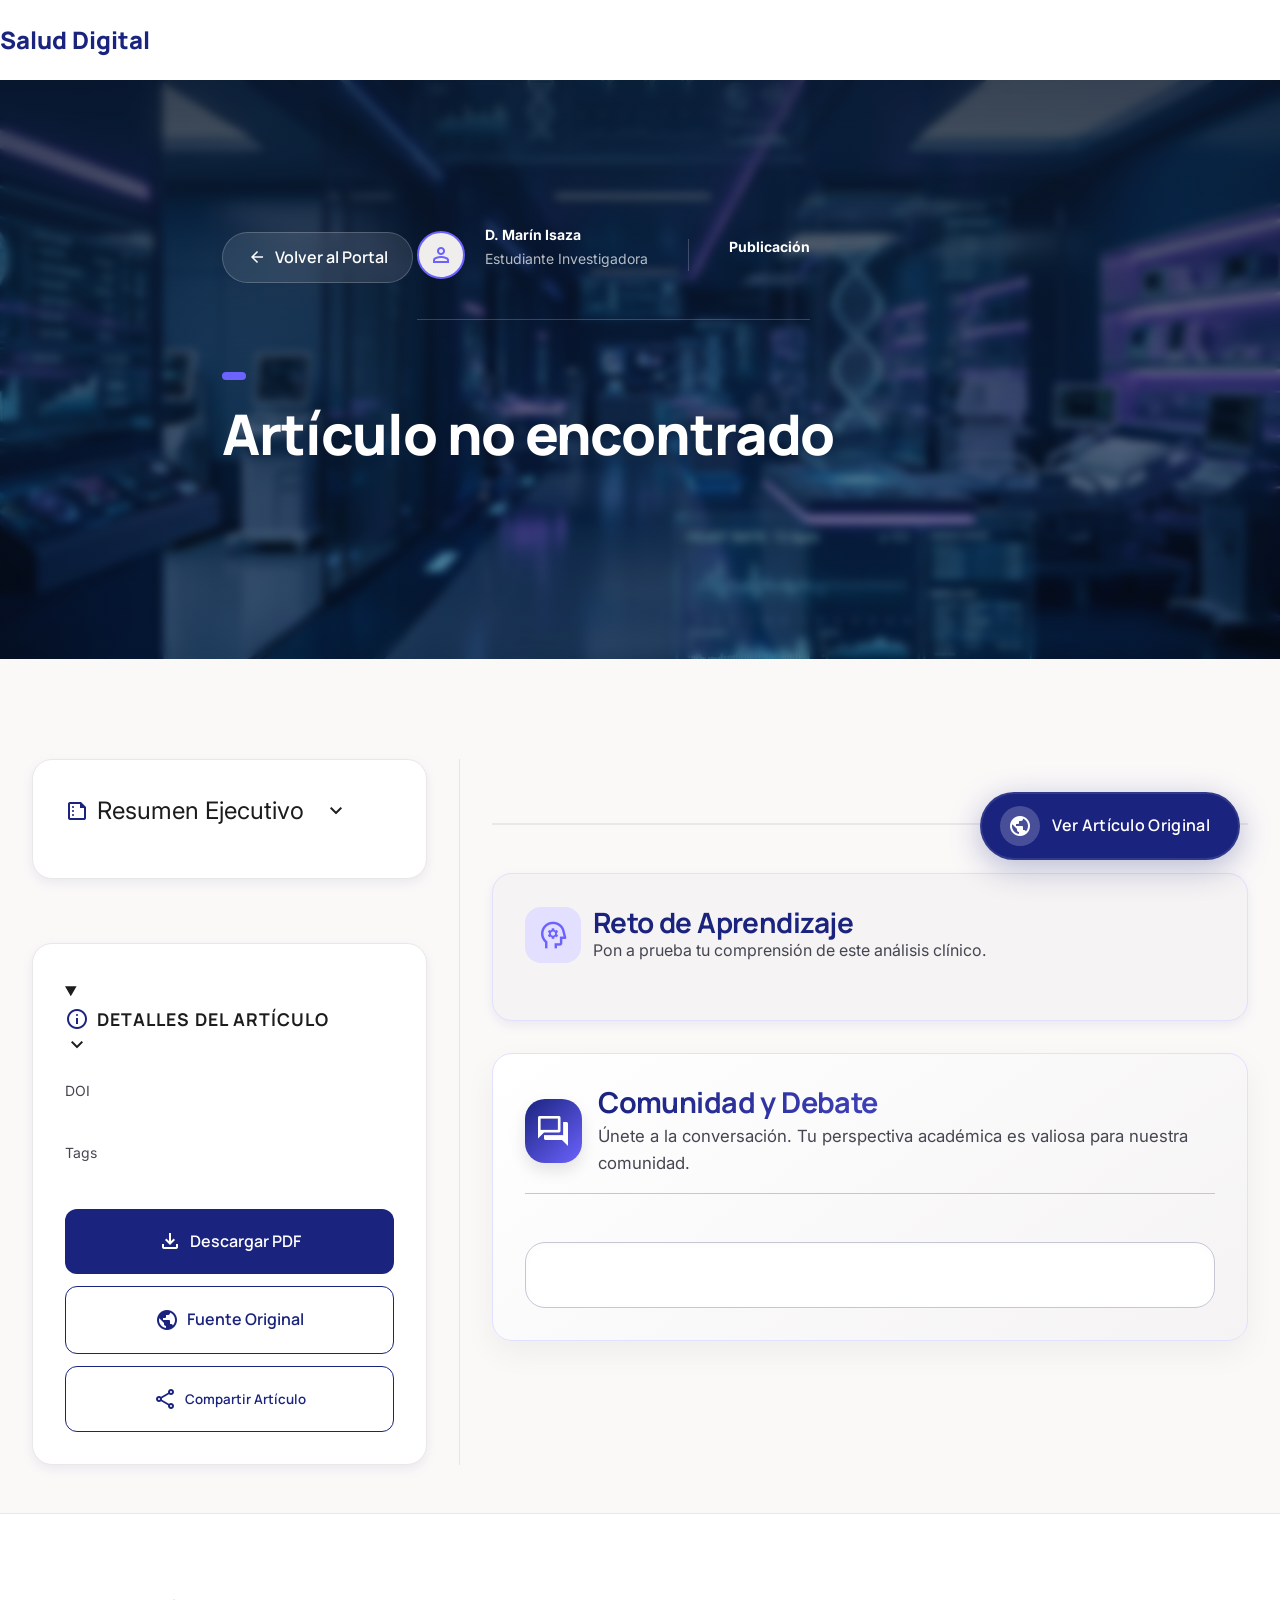
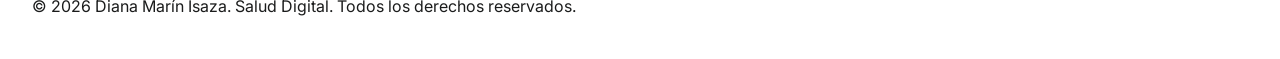
==== commit 408d412f: "Integración de Disqus en index y artículos con diseño premium" ====
--- a/article.html
+++ b/article.html
@@ -138,28 +138,19 @@
 
                 <!-- Review Section -->
                 <div id="directReviewContainer" style="margin-top: 32px; margin-bottom: 64px;">
-                    <div class="bento-card" style="border: 1px solid var(--primary-container);">
-                        <div style="display: flex; align-items: center; gap: 12px; margin-bottom: 16px;">
-                            <div style="width: 56px; height: 56px; background: var(--primary-container); border-radius: 16px; display: flex; align-items: center; justify-content: center;">
-                                <span class="material-symbols-outlined" style="color: var(--primary); font-size: 32px;">edit_note</span>
+                    <div class="bento-card" style="border: 1px solid var(--primary-container); background: linear-gradient(145deg, var(--surface-container-lowest), var(--surface-container-low)); box-shadow: 0 12px 32px rgba(0,0,0,0.05);">
+                        <div style="display: flex; align-items: center; gap: 16px; margin-bottom: 24px; padding-bottom: 16px; border-bottom: 1px solid var(--outline-variant);">
+                            <div style="width: 64px; height: 64px; background: linear-gradient(135deg, var(--primary), var(--secondary)); border-radius: 20px; display: flex; align-items: center; justify-content: center; box-shadow: 0 8px 16px rgba(0,0,0,0.1);">
+                                <span class="material-symbols-outlined" style="color: white; font-size: 36px;">forum</span>
                             </div>
                             <div>
-                                <h3 style="margin: 0; font-size: 1.75rem;">Tu Reseña</h3>
-                                <p style="margin: 0; font-size: 1rem; color: var(--on-surface-variant);">Comparte tu perspectiva académica con tus compañeros.</p>
-                            </div>
-                        </div>
-                        <div style="margin-bottom: 16px;">
-                            <input type="text" id="reviewerNameDirect" class="form-input" placeholder="Tu Nombre o Alias (ej. Diana M.)" 
-                                style="width: 100%; padding: 12px 16px; border-radius: 12px; border: 1px solid var(--outline-variant); font-family: var(--font-body); font-size: 1rem; background: var(--surface-container-lowest);">
-                        </div>
-                        <textarea id="reviewTextareaDirect" class="form-input" rows="5"
-                            style="width: 100%; padding: 16px; border-radius: 12px; border: 1px solid var(--outline-variant); font-family: var(--font-body); font-size: 1rem; resize: vertical; background: var(--surface-container-lowest);"
-                            placeholder="Escribe aquí tu análisis académico..."></textarea>
-                        <div style="margin-top: var(--space-md); text-align: right;">
-                            <button id="saveReviewBtnDirect" class="btn-primary" style="padding: 12px 32px; border-radius: 99px;">Guardar Reseña</button>
-                        </div>
-                        <div id="reviewFeedbackDirect" class="feedback-area success" style="display: none; margin-top: 16px;">
-                             Reseña guardada exitosamente.
+                                <h3 style="margin: 0; font-size: 1.8rem; font-family: var(--font-h1); background: linear-gradient(to right, var(--primary), var(--secondary)); -webkit-background-clip: text; background-clip: text; -webkit-text-fill-color: transparent;">Comunidad y Debate</h3>
+                                <p style="margin: 4px 0 0 0; font-size: 1.05rem; color: var(--on-surface-variant);">Únete a la conversación. Tu perspectiva académica es valiosa para nuestra comunidad.</p>
+                            </div>
+                        </div>
+                        <div style="margin-top: 24px; padding: 32px; background: white; border-radius: 20px; border: 1px solid var(--outline-variant); box-shadow: inset 0 2px 10px rgba(0,0,0,0.02);">
+                            <div id="disqus_thread"></div>
+                            <noscript>Por favor, activa JavaScript para ver los <a href="https://disqus.com/?ref_noscript">comentarios proporcionados por Disqus.</a></noscript>
                         </div>
                     </div>
                 </div>
@@ -210,9 +201,6 @@
                         <button class="tab-btn" data-tab="reto">
                             <span class="material-symbols-outlined">extension</span> Reto Académico
                         </button>
-                        <button class="tab-btn" data-tab="comentarios">
-                            <span class="material-symbols-outlined">history_edu</span> Mi Reflexión
-                        </button>
                     </nav>
 
                     <div style="margin-top: auto; padding-top: 24px; border-top: 1px solid var(--surface-container-high);">
@@ -256,48 +244,6 @@
                                 </div>
                             </div>
                             <div id="content-reto"></div>
-                        </div>
-                    </div>
-
-                    <div class="tab-pane" id="pane-comentarios">
-                        <div style="max-width: 800px;">
-                            <div style="display: flex; align-items: center; gap: 12px; margin-bottom: 24px;">
-                                <div style="width: 56px; height: 56px; background: var(--primary-container); border-radius: 16px; display: flex; align-items: center; justify-content: center;">
-                                    <span class="material-symbols-outlined" style="color: var(--primary); font-size: 32px;">edit_note</span>
-                                </div>
-                                <div>
-                                    <h3 style="margin: 0; font-size: 1.5rem; font-family: var(--font-h1);">Tu Reseña Crítica</h3>
-                                    <p style="margin: 0; color: var(--on-surface-variant);">Aporta tu perspectiva académica al blog.</p>
-                                </div>
-                            </div>
-
-                        <div class="bento-grid">
-                            <div class="bento-card bento-full" style="padding: 32px; border: 1px solid var(--outline-variant);">
-                                <h4 style="margin-bottom: 24px; display: flex; align-items: center; gap: 12px;">
-                                    <span class="material-symbols-outlined">rate_review</span> Dejar una Reseña
-                                </h4>
-                                
-                                <div style="display: flex; flex-direction: column; gap: 20px;">
-                                    <div class="form-group">
-                                        <label for="reviewerName" style="display: block; margin-bottom: 8px; font-weight: 600; color: var(--primary); font-size: 0.9rem; text-transform: uppercase; letter-spacing: 0.5px;">Tu Nombre o Alias</label>
-                                        <input type="text" id="reviewerName" class="form-input" placeholder="Ej. Dr. García o Tu nombre..." style="width: 100%; padding: 12px 16px; border-radius: 12px; border: 2px solid var(--surface-container-high); background: var(--surface-container-lowest); font-family: var(--font-body); outline: none; transition: border-color 0.3s ease;">
-                                    </div>
-                                    
-                                    <div class="form-group">
-                                        <label for="reviewTextarea" style="display: block; margin-bottom: 8px; font-weight: 600; color: var(--primary); font-size: 0.9rem; text-transform: uppercase; letter-spacing: 0.5px;">Comentarios Académicos</label>
-                                        <textarea id="reviewTextarea" class="form-input" rows="4" placeholder="¿Qué te pareció el análisis? ¿Tienes alguna observación técnica?..." style="width: 100%; padding: 12px 16px; border-radius: 12px; border: 2px solid var(--surface-container-high); background: var(--surface-container-lowest); font-family: var(--font-body); outline: none; transition: border-color 0.3s ease; resize: none;"></textarea>
-                                    </div>
-                                    
-                                    <div style="text-align: right;">
-                                        <button class="btn-primary" id="saveReviewBtn" style="padding: 14px 28px; border-radius: 12px; display: inline-flex; align-items: center; gap: 8px;">
-                                            <span class="material-symbols-outlined">send</span> Enviar Reseña
-                                        </button>
-                                    </div>
-                                    <div id="reviewFeedback" class="feedback-area" style="display:none; border-radius: 12px; background: #e6f4ea; color: #1e7e34; border: 1px solid #c3e6cb;">
-                                        ¡Muchas gracias! Tu reseña se ha guardado localmente en este navegador.
-                                    </div>
-                                </div>
-                            </div>
                         </div>
                     </div>
                 </main>
@@ -358,27 +304,17 @@
                 // --- Direct Content Rendering ---
                 renderChallenge(article, 'content-reto-directo');
                 
-                const existingReview = Storage.getReviews()[article.id] || '';
-                const reviewTextareaDirect = document.getElementById('reviewTextareaDirect');
-                if (reviewTextareaDirect) {
-                    reviewTextareaDirect.value = existingReview;
-                }
-
-                const saveReviewBtnDirect = document.getElementById('saveReviewBtnDirect');
-                if (saveReviewBtnDirect) {
-                    saveReviewBtnDirect.addEventListener('click', (e) => {
-                        const text = document.getElementById('reviewTextareaDirect').value;
-                        const author = document.getElementById('reviewerNameDirect').value || 'Compañero Anónimo';
-                        Storage.saveReview(article.id, text, author);
-                        
-                        const feedback = document.getElementById('reviewFeedbackDirect');
-                        if (feedback) {
-                            feedback.style.display = 'block';
-                            setTimeout(() => { feedback.style.display = 'none'; }, 3000);
-                        }
-                        createSparkles(e.clientX, e.clientY);
-                    });
-                }
+                // --- Disqus Integration ---
+                window.disqus_config = function () {
+                    this.page.url = window.location.href.split('#')[0];
+                    this.page.identifier = currentArticleId;
+                };
+                (function() {
+                    var d = document, s = d.createElement('script');
+                    s.src = 'https://blog-saludweb.disqus.com/embed.js';
+                    s.setAttribute('data-timestamp', +new Date());
+                    (d.head || d.body).appendChild(s);
+                })();
 
                 const floatingOriginalUrlBtn = document.getElementById('floatingOriginalUrlBtn');
                 if (floatingOriginalUrlBtn && article.pdfPath) {
